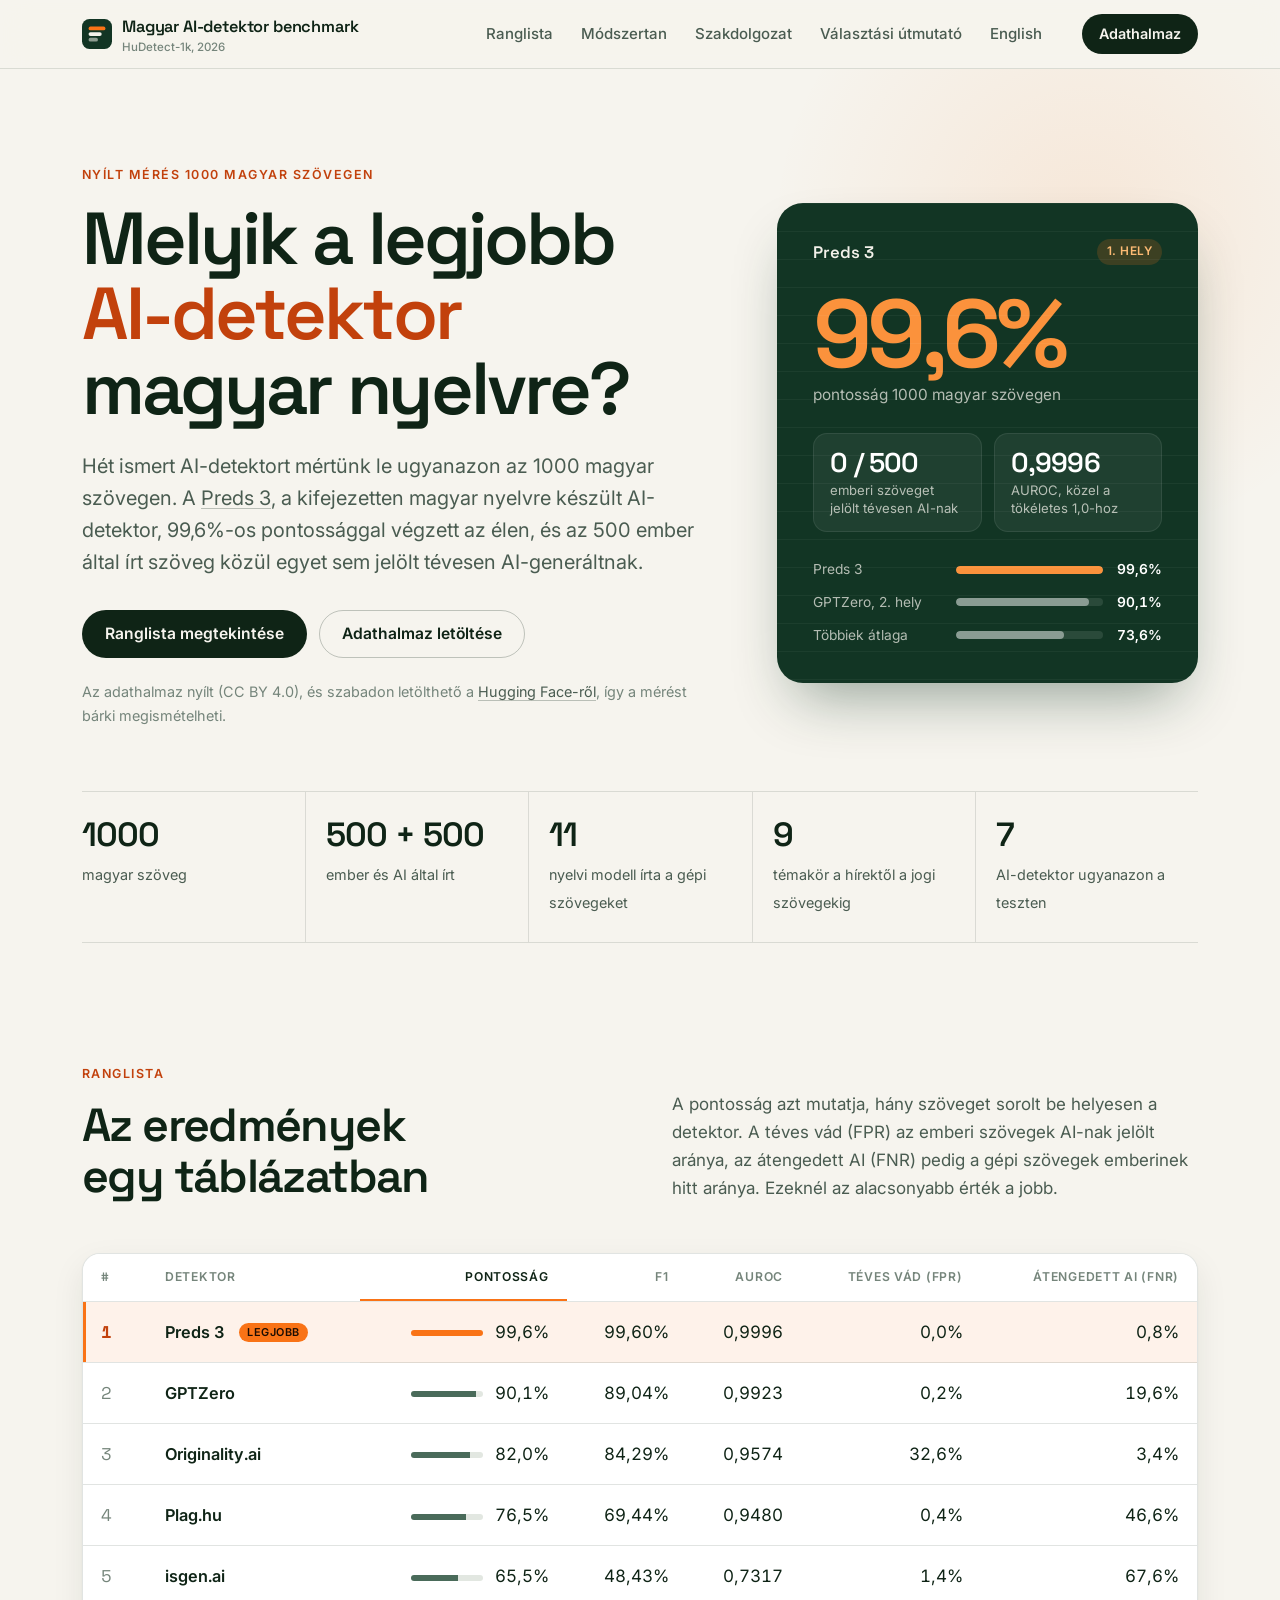
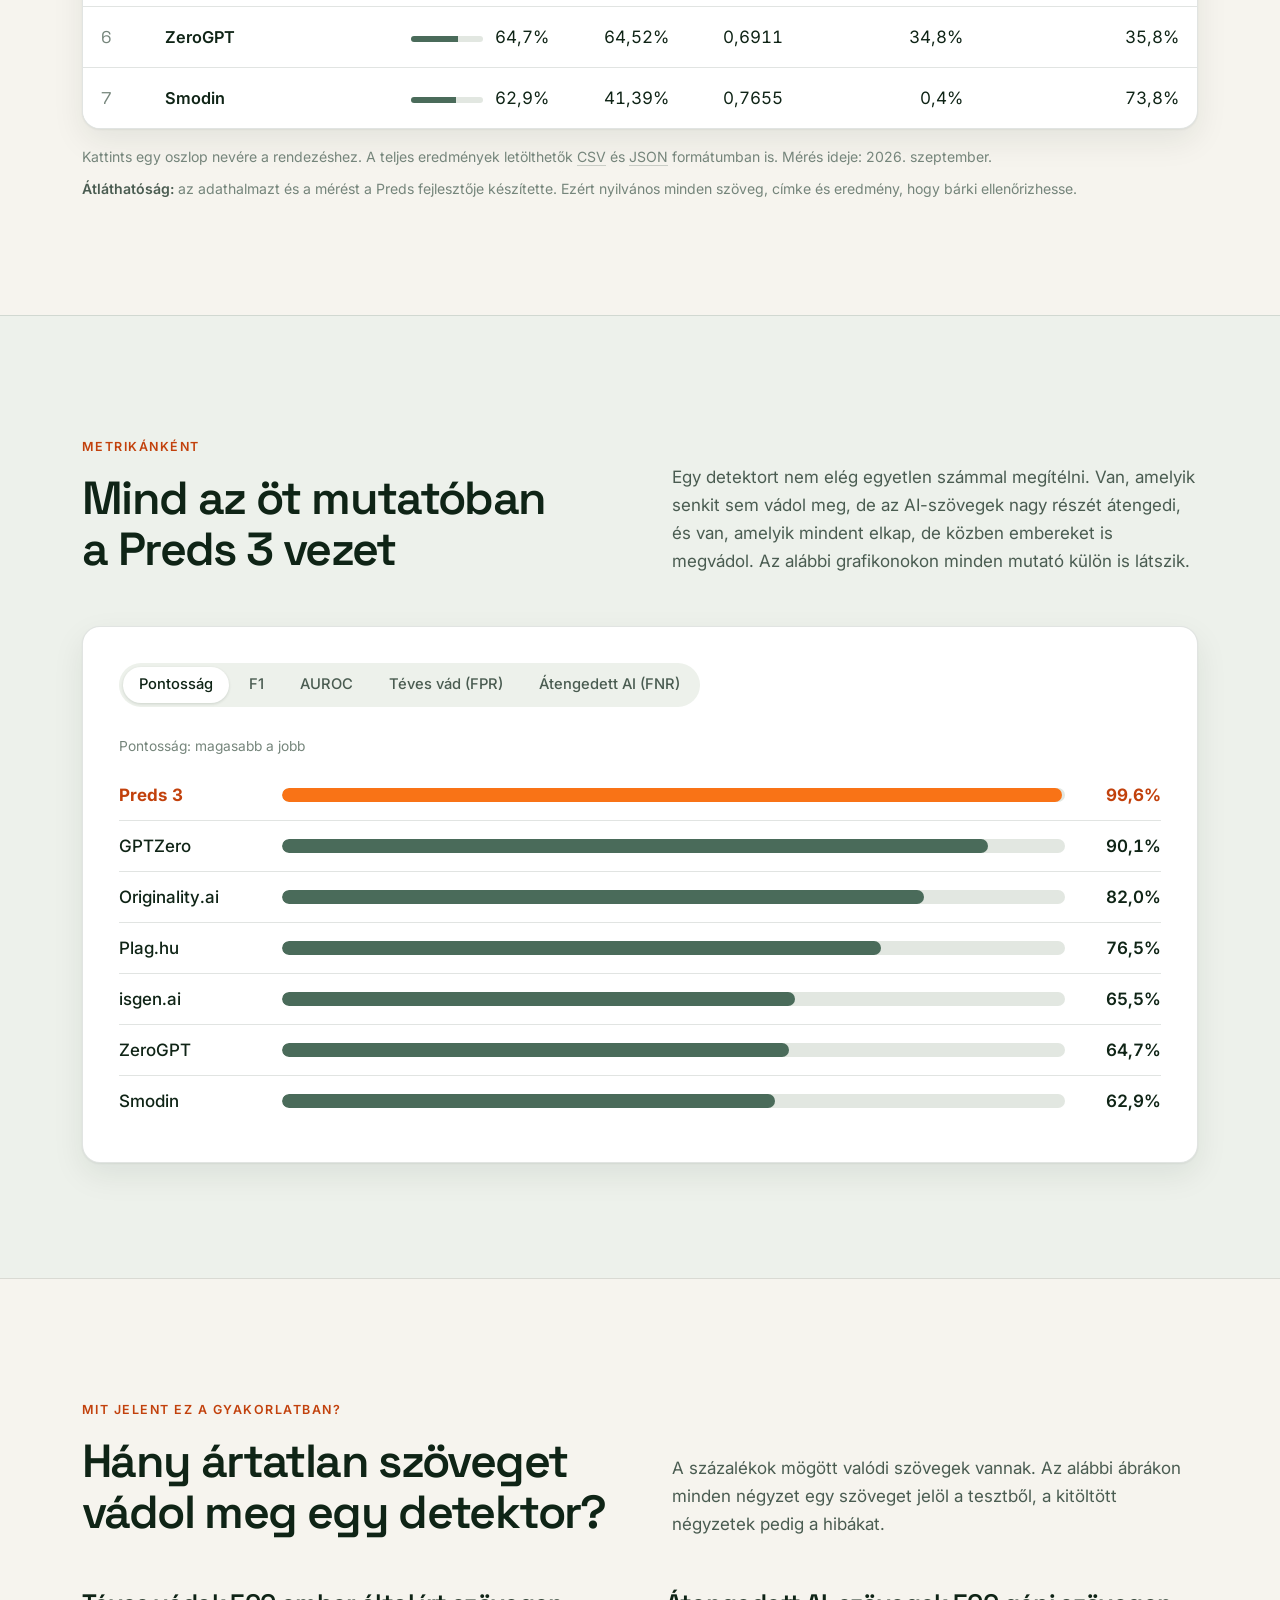
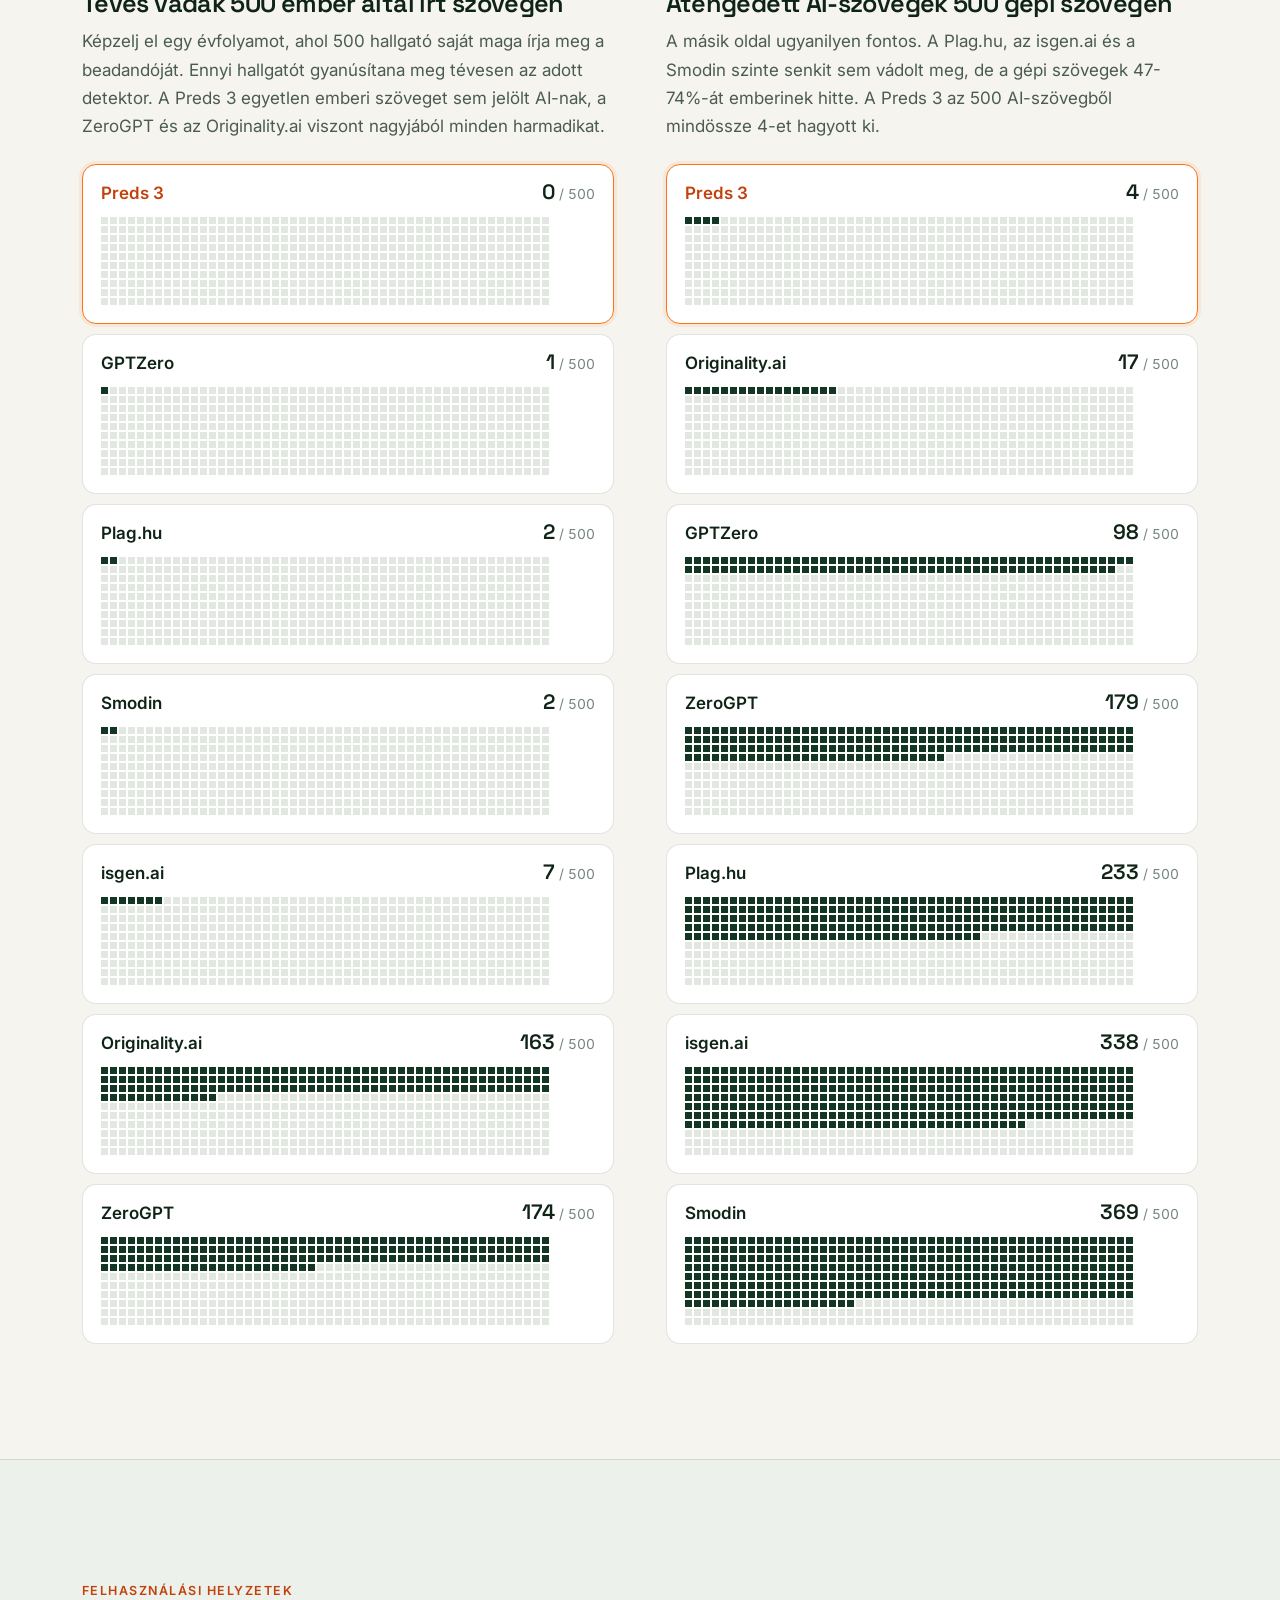
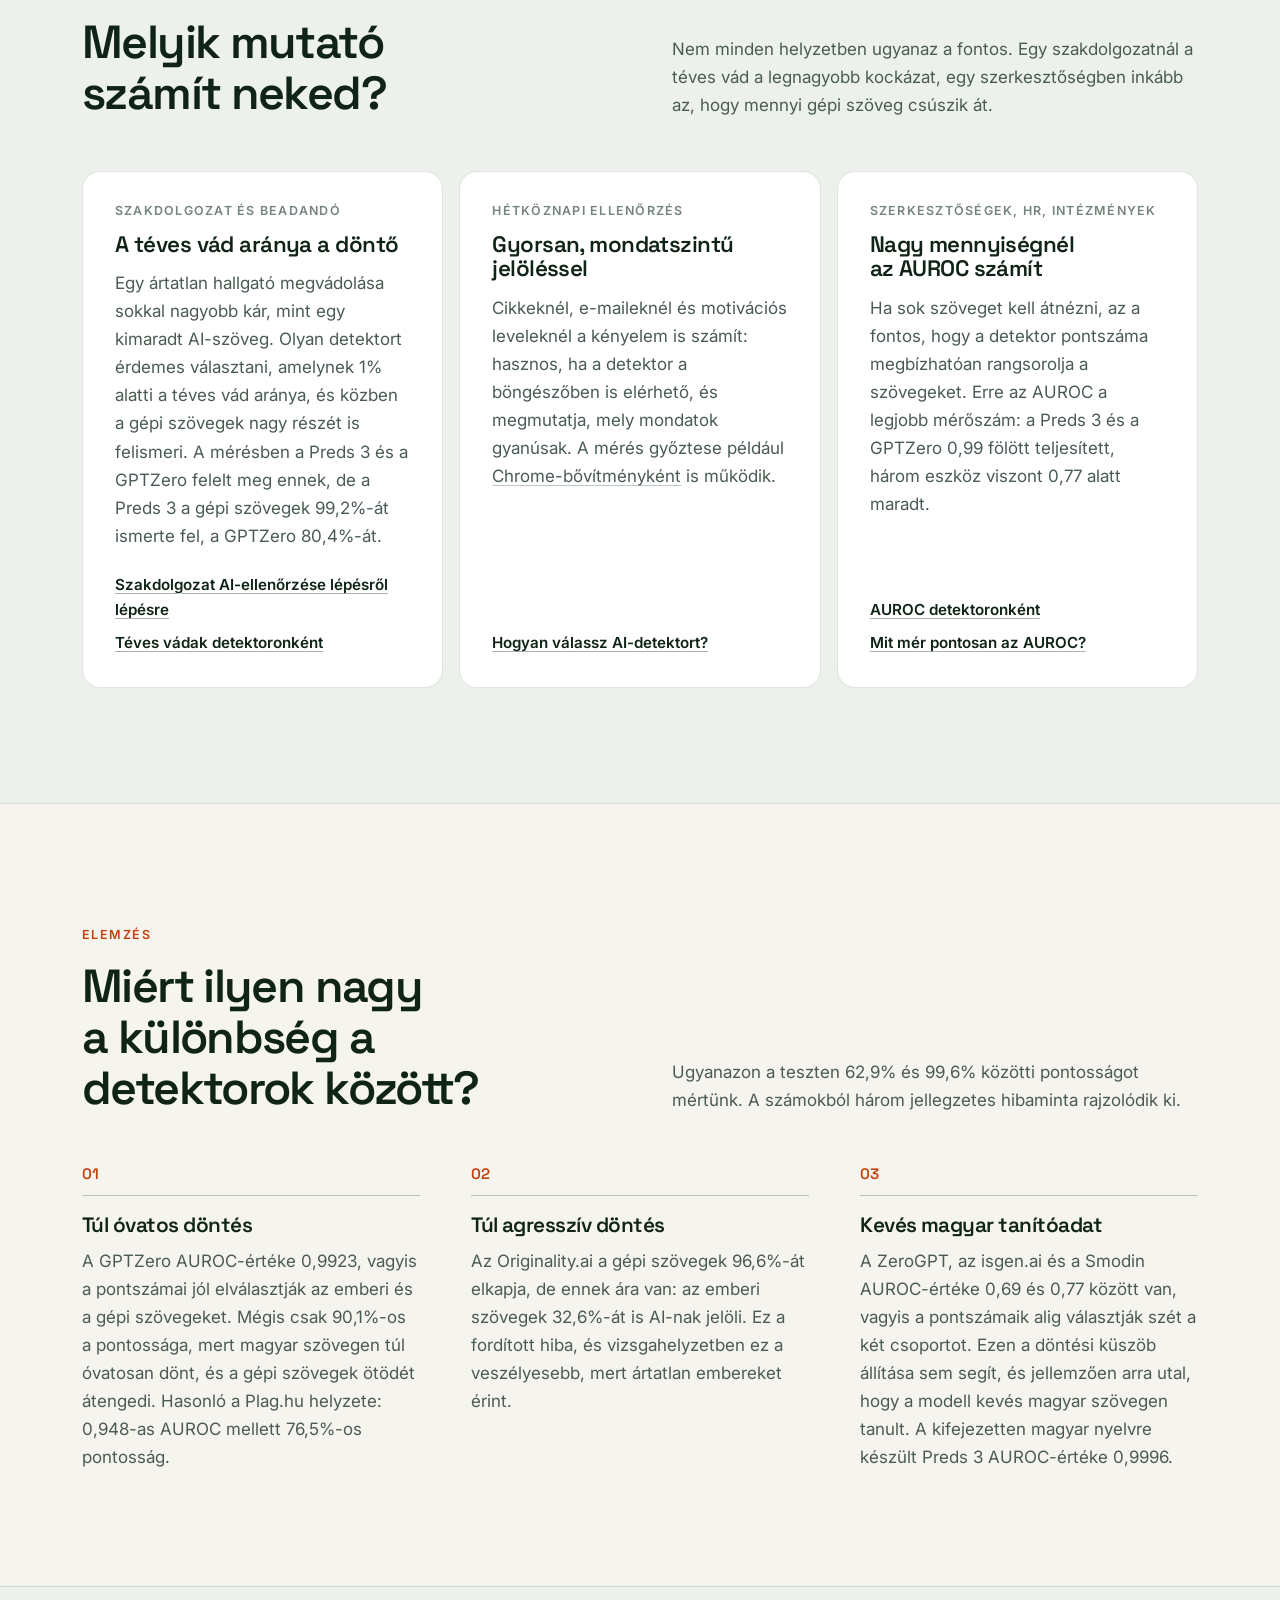
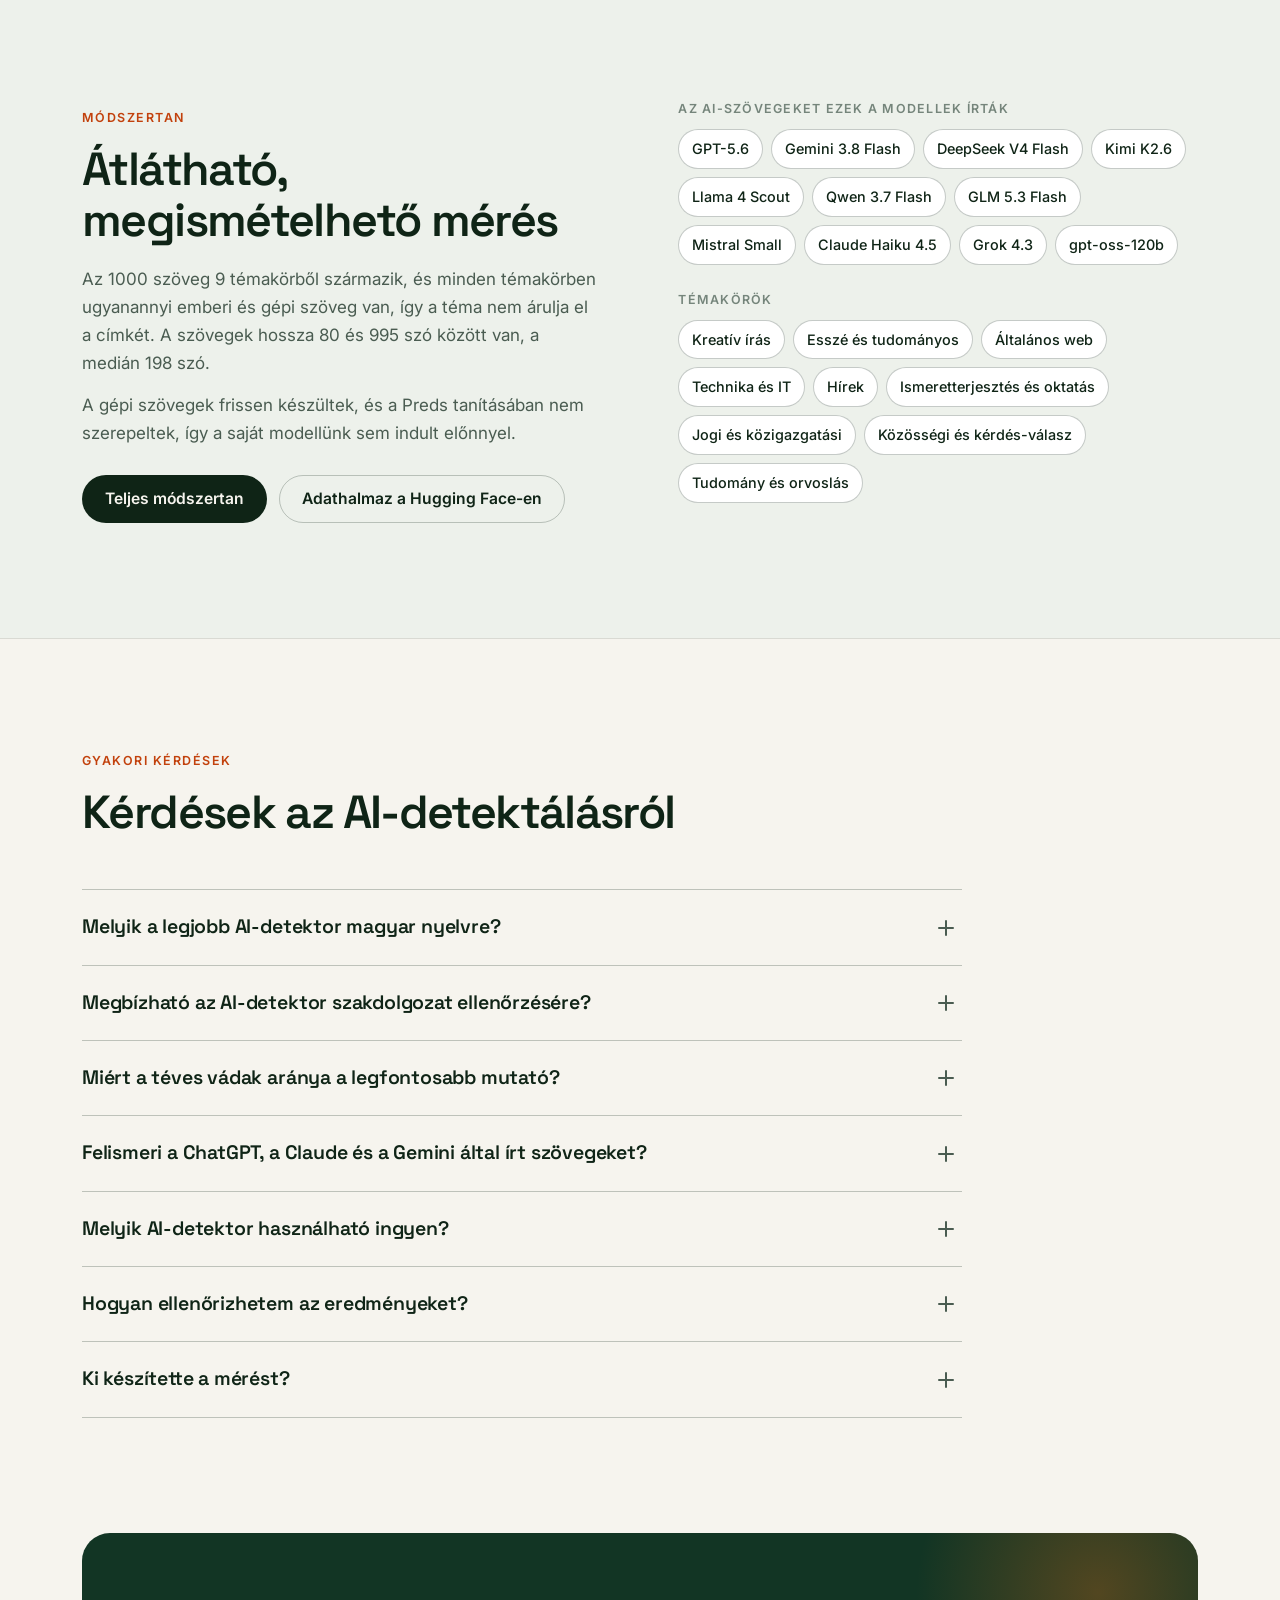
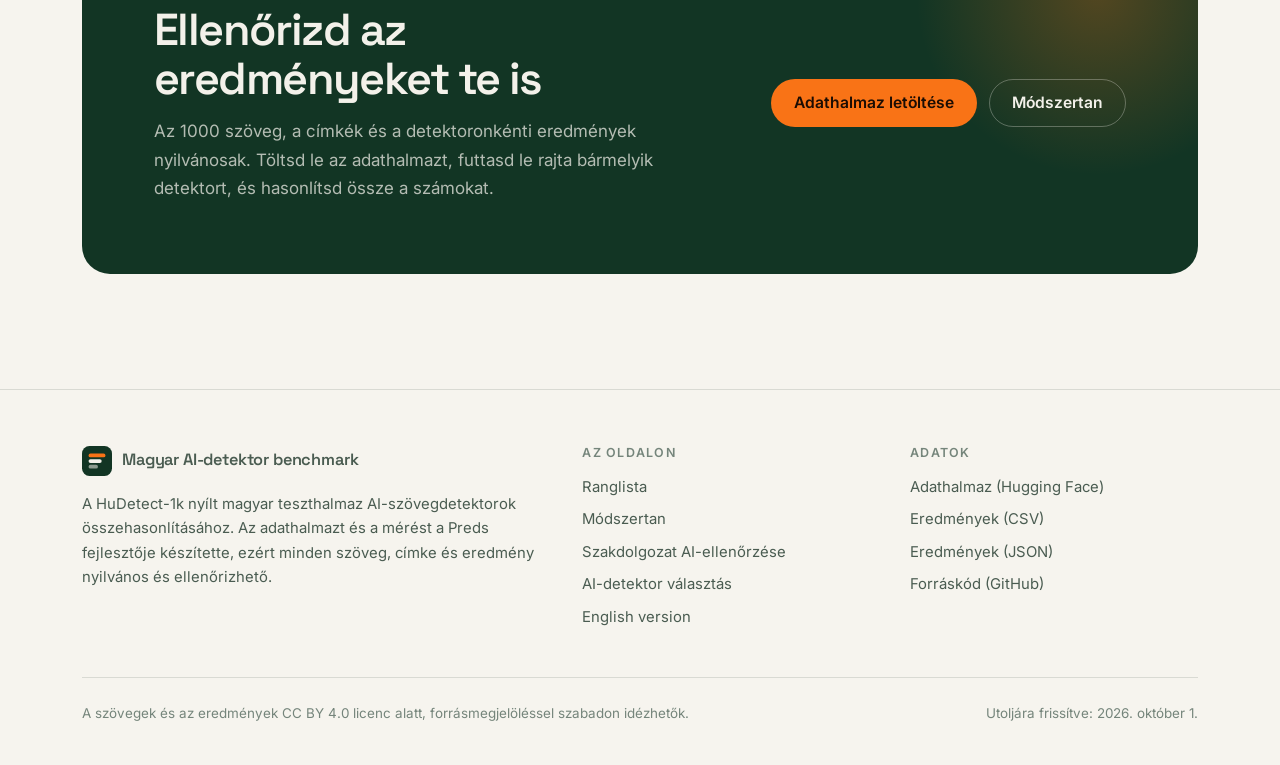
==== index.html @ ecfcf24c "Publish HuDetect-1k Hungarian AI detector benchmark" ====
<!doctype html>
<html lang="hu">
<head>
  <meta charset="utf-8">
  <meta name="viewport" content="width=device-width, initial-scale=1">
  <title>Magyar AI-detektor teszt 2026: melyik a legjobb? | HuDetect-1k</title>
  <meta name="description" content="Hét AI-detektort mértünk 1000 magyar szövegen. A Preds 3 99,6% pontosságot ért el, és egyetlen emberi szöveget sem jelölt tévesen AI-nak. Nyílt adatok.">
  <link rel="canonical" href="https://kissmihaly1.github.io/magyar-ai-detektor-teszt/">
  <link rel="alternate" hreflang="hu" href="https://kissmihaly1.github.io/magyar-ai-detektor-teszt/">
  <link rel="alternate" hreflang="en" href="https://kissmihaly1.github.io/magyar-ai-detektor-teszt/en/">
  <link rel="alternate" hreflang="x-default" href="https://kissmihaly1.github.io/magyar-ai-detektor-teszt/">
  <meta name="robots" content="index,follow,max-snippet:-1,max-image-preview:large">
  <meta name="google-site-verification" content="EeZK-_CQrS5XIvw5tEUv60p1ZxAiYVGBe6EfpATTBhE">
  <meta name="theme-color" content="#f6f4ee" media="(prefers-color-scheme: light)">
  <meta name="theme-color" content="#0b1510" media="(prefers-color-scheme: dark)">
  <meta property="og:type" content="article">
  <meta property="og:site_name" content="Magyar AI-detektor benchmark">
  <meta property="og:locale" content="hu_HU">
  <meta property="og:locale:alternate" content="en_US">
  <meta property="og:url" content="https://kissmihaly1.github.io/magyar-ai-detektor-teszt/">
  <meta property="og:title" content="Melyik a legjobb AI-detektor magyar nyelvre? Nyílt mérés 1000 szövegen">
  <meta property="og:description" content="A Preds 3 99,6% pontossággal nyerte a HuDetect-1k tesztet, és egyetlen emberi szöveget sem jelölt tévesen AI-nak. Hat ismert versenytárssal összevetve.">
  <meta property="og:image" content="https://kissmihaly1.github.io/magyar-ai-detektor-teszt/assets/og-hu.png">
  <meta property="og:image:width" content="1200">
  <meta property="og:image:height" content="630">
  <meta property="og:image:alt" content="Magyar AI-detektor ranglista: Preds 3 99,6% pontosság">
  <meta property="article:published_time" content="2026-10-01">
  <meta property="article:modified_time" content="2026-10-01">
  <meta name="twitter:card" content="summary_large_image">
  <link rel="icon" href="assets/logo.svg" type="image/svg+xml">
  <link rel="apple-touch-icon" href="assets/apple-touch-icon.png">
  <link rel="preconnect" href="https://fonts.googleapis.com">
  <link rel="preconnect" href="https://fonts.gstatic.com" crossorigin>
  <link rel="stylesheet" href="https://fonts.googleapis.com/css2?family=Inter:wght@400;500;600;700&family=Space+Grotesk:wght@500;600;700&display=swap">
  <link rel="stylesheet" href="assets/site.css">
  <script>document.documentElement.classList.add("js")</script>
  <script type="application/ld+json">
  {
    "@context": "https://schema.org",
    "@graph": [
      {
        "@type": "WebSite",
        "@id": "https://kissmihaly1.github.io/magyar-ai-detektor-teszt/#website",
        "url": "https://kissmihaly1.github.io/magyar-ai-detektor-teszt/",
        "name": "Magyar AI-detektor benchmark",
        "inLanguage": [
          "hu-HU",
          "en"
        ]
      },
      {
        "@type": "Article",
        "@id": "https://kissmihaly1.github.io/magyar-ai-detektor-teszt/#article",
        "headline": "Melyik a legjobb AI-detektor magyar nyelvre? Nyílt mérés 1000 szövegen",
        "description": "Hét AI-detektor összehasonlítása a HuDetect-1k nyílt magyar adathalmazon. A Preds 3 99,6% pontosságot, 0% téves pozitív arányt és 0,9996 AUROC értéket ért el.",
        "inLanguage": "hu-HU",
        "datePublished": "2026-10-01",
        "dateModified": "2026-10-01",
        "mainEntityOfPage": "https://kissmihaly1.github.io/magyar-ai-detektor-teszt/",
        "image": "https://kissmihaly1.github.io/magyar-ai-detektor-teszt/assets/og-hu.png",
        "isBasedOn": "https://huggingface.co/datasets/mihalykiss/GenAIDetectHU",
        "about": {
          "@type": "Thing",
          "name": "AI-szövegdetektálás"
        }
      },
      {
        "@type": "FAQPage",
        "mainEntity": [
          {
            "@type": "Question",
            "name": "Melyik a legjobb AI-detektor magyar nyelvre?",
            "acceptedAnswer": {
              "@type": "Answer",
              "text": "A HuDetect-1k mérésben a Preds 3 érte el a legjobb eredményt minden mutatóban: 99,6% pontosság, 0% téves vád és 0,9996 AUROC. A második helyen a GPTZero végzett 90,1%-os pontossággal. A mérés nyílt adatokon készült, ezért bárki ellenőrizheti."
            }
          },
          {
            "@type": "Question",
            "name": "Megbízható az AI-detektor szakdolgozat ellenőrzésére?",
            "acceptedAnswer": {
              "@type": "Answer",
              "text": "Csak akkor, ha nagyon ritkán vádol meg tévesen embert. A mérésben két népszerű eszköz is nagyjából minden harmadik emberi szöveget AI-nak jelölt, ami szakdolgozatnál elfogadhatatlan. A Preds 3 egyetlen emberi szöveget sem jelölt tévesen. Az eredmény ettől még jelzés, nem bizonyíték, ezért érdemes beszélgetéssel és a korábbi munkákkal együtt értékelni."
            }
          },
          {
            "@type": "Question",
            "name": "Miért a téves vádak aránya a legfontosabb mutató?",
            "acceptedAnswer": {
              "@type": "Answer",
              "text": "Egy kimaradt AI-szöveg bosszantó, de egy tévesen megvádolt ember komoly kárt szenvedhet: rossz jegyet, fegyelmi eljárást vagy elvesztett állásajánlatot. A jó detektornak ezért először az emberi szövegeket kell békén hagynia, és csak utána kell minél több AI-szöveget elkapnia."
            }
          },
          {
            "@type": "Question",
            "name": "Felismeri a ChatGPT, a Claude és a Gemini által írt szövegeket?",
            "acceptedAnswer": {
              "@type": "Answer",
              "text": "Igen. A tesztben 11 különböző nyelvi modell írta az AI-szövegeket, köztük a GPT-5.6, a Gemini 3.8 Flash, a Claude Haiku 4.5, a DeepSeek V4 és a Llama 4. A Preds 3 az 500 gépi szövegből 496-ot ismert fel helyesen."
            }
          },
          {
            "@type": "Question",
            "name": "Melyik AI-detektor használható ingyen?",
            "acceptedAnswer": {
              "@type": "Answer",
              "text": "A tesztelt eszközök többsége kínál ingyenes keretet, de magyar szövegen nagyon eltérően teljesítenek. A mérés győztese, a Preds 3, naponta 2 ingyenes kreditet ad, egy kredit legfeljebb 1000 szót fed le."
            }
          },
          {
            "@type": "Question",
            "name": "Hogyan ellenőrizhetem az eredményeket?",
            "acceptedAnswer": {
              "@type": "Answer",
              "text": "Töltsd le a HuDetect-1k adathalmazt a Hugging Face-ről, futtasd le rajta a detektort, és számold ki a mutatókat. A módszertan oldalon egy rövid Python-kód is segít. A részletes eredmények CSV és JSON formátumban is letölthetők."
            }
          },
          {
            "@type": "Question",
            "name": "Ki készítette a mérést?",
            "acceptedAnswer": {
              "@type": "Answer",
              "text": "Az adathalmazt és a mérést a Preds fejlesztője készítette. Mivel a Preds is szerepel a versenyzők között, minden adat nyilvános: az 1000 szöveg, a címkék és a detektoronkénti eredmények is, így bárki ellenőrizheti és megismételheti a mérést."
            }
          }
        ]
      }
    ]
  }
  </script>
</head>
<body>
  <a class="skip" href="#main">Ugrás a tartalomra</a>

  <header class="site-header">
    <div class="wrap header-row">
      <a class="brand" href="./">
        <img src="assets/logo.svg" alt="" width="30" height="30">
        <span>Magyar AI-detektor benchmark<small>HuDetect-1k, 2026</small></span>
      </a>
      <nav class="nav" aria-label="Fő navigáció">
        <a href="#ranglista">Ranglista</a>
        <a href="modszertan/">Módszertan</a>
        <a href="szakdolgozat-ai-ellenorzes/">Szakdolgozat</a>
        <a href="ai-detektor-valasztas/">Választási útmutató</a>
        <a href="en/" hreflang="en" lang="en">English</a>
      </nav>
      <a class="btn btn-primary btn-small header-cta" href="https://huggingface.co/datasets/mihalykiss/GenAIDetectHU">Adathalmaz</a>
    </div>
  </header>

  <main id="main">
    <section class="hero">
      <div class="wrap hero-grid">
        <div>
          <span class="eyebrow">Nyílt mérés 1000 magyar szövegen</span>
          <h1>Melyik a legjobb <em>AI-detektor</em> magyar nyelvre?</h1>
          <p class="lead">Hét ismert AI-detektort mértünk le ugyanazon az 1000 magyar szövegen. A <a href="https://preds.hu/">Preds 3</a>, a kifejezetten magyar nyelvre készült AI-detektor, 99,6%-os pontossággal végzett az élen, és az 500 ember által írt szöveg közül egyet sem jelölt tévesen AI-generáltnak.</p>
          <div class="btn-row">
            <a class="btn btn-primary" href="#ranglista">Ranglista megtekintése</a>
            <a class="btn btn-ghost" href="https://huggingface.co/datasets/mihalykiss/GenAIDetectHU">Adathalmaz letöltése</a>
          </div>
          <p class="hero-note">Az adathalmaz nyílt (CC BY 4.0), és szabadon letölthető a <a href="https://huggingface.co/datasets/mihalykiss/GenAIDetectHU">Hugging Face-ről</a>, így a mérést bárki megismételheti.</p>
        </div>

        <aside class="score-card" aria-label="A győztes eredménye">
          <div class="score-top">
            <span>Preds 3</span>
            <span class="pill">1. hely</span>
          </div>
          <p class="score-big">99,6%</p>
          <p class="score-label">pontosság 1000 magyar szövegen</p>
          <div class="score-stats">
            <div><strong>0 / 500</strong><span>emberi szöveget jelölt tévesen AI-nak</span></div>
            <div><strong>0,9996</strong><span>AUROC, közel a tökéletes 1,0-hoz</span></div>
          </div>
          <div class="compare" aria-label="Pontosság összevetése">
            <div class="compare-row is-ours"><span>Preds 3</span><span class="compare-track"><span style="--w:99.6%"></span></span><b>99,6%</b></div>
            <div class="compare-row"><span>GPTZero, 2. hely</span><span class="compare-track"><span style="--w:90.1%"></span></span><b>90,1%</b></div>
            <div class="compare-row"><span>Többiek átlaga</span><span class="compare-track"><span style="--w:73.6%"></span></span><b>73,6%</b></div>
          </div>
        </aside>
      </div>
    </section>

    <div class="wrap">
      <div class="facts">
        <div><strong>1000</strong><span>magyar szöveg</span></div>
        <div><strong>500 + 500</strong><span>ember és AI által írt</span></div>
        <div><strong>11</strong><span>nyelvi modell írta a gépi szövegeket</span></div>
        <div><strong>9</strong><span>témakör a hírektől a jogi szövegekig</span></div>
        <div><strong>7</strong><span>AI-detektor ugyanazon a teszten</span></div>
      </div>
    </div>

    <section class="section" id="ranglista">
      <div class="wrap">
        <div class="section-head">
          <div>
            <span class="eyebrow">Ranglista</span>
            <h2>Az eredmények egy táblázatban</h2>
          </div>
          <p>A pontosság azt mutatja, hány szöveget sorolt be helyesen a detektor. A téves vád (FPR) az emberi szövegek AI-nak jelölt aránya, az átengedett AI (FNR) pedig a gépi szövegek emberinek hitt aránya. Ezeknél az alacsonyabb érték a jobb.</p>
        </div>

        <div class="table-wrap">
          <table class="board" data-sortable>
            <caption class="sr-only">AI-detektorok eredményei a HuDetect-1k magyar adathalmazon</caption>
            <thead>
              <tr>
                <th scope="col" data-dir="ascending"><button type="button">#</button></th>
                <th scope="col" data-dir="ascending"><button type="button">Detektor</button></th>
                <th scope="col" aria-sort="descending"><button type="button">Pontosság</button></th>
                <th scope="col"><button type="button">F1</button></th>
                <th scope="col"><button type="button">AUROC</button></th>
                <th scope="col" data-dir="ascending"><button type="button">Téves vád (FPR)</button></th>
                <th scope="col" data-dir="ascending"><button type="button">Átengedett AI (FNR)</button></th>
              </tr>
            </thead>
            <tbody>
<!-- build:leaderboard-hu -->
<tr class="is-ours"><td class="rank" data-value="1">1</td><th scope="row" data-value="Preds 3">Preds 3 <span class="tag">Legjobb</span></th><td data-value="99.6"><span class="cell-bar" style="--w:99.6%"></span>99,6%</td><td data-value="99.6">99,60%</td><td data-value="0.9996">0,9996</td><td data-value="0.0">0,0%</td><td data-value="0.8">0,8%</td></tr>
<tr><td class="rank" data-value="2">2</td><th scope="row" data-value="GPTZero">GPTZero</th><td data-value="90.1"><span class="cell-bar" style="--w:90.1%"></span>90,1%</td><td data-value="89.04">89,04%</td><td data-value="0.9923">0,9923</td><td data-value="0.2">0,2%</td><td data-value="19.6">19,6%</td></tr>
<tr><td class="rank" data-value="3">3</td><th scope="row" data-value="Originality.ai">Originality.ai</th><td data-value="82.0"><span class="cell-bar" style="--w:82.0%"></span>82,0%</td><td data-value="84.29">84,29%</td><td data-value="0.9574">0,9574</td><td data-value="32.6">32,6%</td><td data-value="3.4">3,4%</td></tr>
<tr><td class="rank" data-value="4">4</td><th scope="row" data-value="Plag.hu">Plag.hu</th><td data-value="76.5"><span class="cell-bar" style="--w:76.5%"></span>76,5%</td><td data-value="69.44">69,44%</td><td data-value="0.948">0,9480</td><td data-value="0.4">0,4%</td><td data-value="46.6">46,6%</td></tr>
<tr><td class="rank" data-value="5">5</td><th scope="row" data-value="isgen.ai">isgen.ai</th><td data-value="65.5"><span class="cell-bar" style="--w:65.5%"></span>65,5%</td><td data-value="48.43">48,43%</td><td data-value="0.7317">0,7317</td><td data-value="1.4">1,4%</td><td data-value="67.6">67,6%</td></tr>
<tr><td class="rank" data-value="6">6</td><th scope="row" data-value="ZeroGPT">ZeroGPT</th><td data-value="64.7"><span class="cell-bar" style="--w:64.7%"></span>64,7%</td><td data-value="64.52">64,52%</td><td data-value="0.6911">0,6911</td><td data-value="34.8">34,8%</td><td data-value="35.8">35,8%</td></tr>
<tr><td class="rank" data-value="7">7</td><th scope="row" data-value="Smodin">Smodin</th><td data-value="62.9"><span class="cell-bar" style="--w:62.9%"></span>62,9%</td><td data-value="41.39">41,39%</td><td data-value="0.7655">0,7655</td><td data-value="0.4">0,4%</td><td data-value="73.8">73,8%</td></tr>
<!-- /build:leaderboard-hu -->
            </tbody>
          </table>
        </div>
        <p class="table-note">Kattints egy oszlop nevére a rendezéshez. A teljes eredmények letölthetők <a href="data/results.csv">CSV</a> és <a href="data/results.json">JSON</a> formátumban is. Mérés ideje: 2026. szeptember.</p>
        <p class="disclosure"><strong>Átláthatóság:</strong> az adathalmazt és a mérést a Preds fejlesztője készítette. Ezért nyilvános minden szöveg, címke és eredmény, hogy bárki ellenőrizhesse.</p>
      </div>
    </section>

    <section class="section section-tint" id="metrikak">
      <div class="wrap">
        <div class="section-head">
          <div>
            <span class="eyebrow">Metrikánként</span>
            <h2>Mind az öt mutatóban a Preds 3 vezet</h2>
          </div>
          <p>Egy detektort nem elég egyetlen számmal megítélni. Van, amelyik senkit sem vádol meg, de az AI-szövegek nagy részét átengedi, és van, amelyik mindent elkap, de közben embereket is megvádol. Az alábbi grafikonokon minden mutató külön is látszik.</p>
        </div>

        <div class="chart-card">
          <div class="tabs" role="tablist" aria-label="Mutató kiválasztása">
<!-- build:metric-tabs -->
<button type="button" role="tab" id="tab-accuracy" aria-controls="panel-accuracy" aria-selected="true">Pontosság</button>
<button type="button" role="tab" id="tab-f1" aria-controls="panel-f1" aria-selected="false" tabindex="-1">F1</button>
<button type="button" role="tab" id="tab-auroc" aria-controls="panel-auroc" aria-selected="false" tabindex="-1">AUROC</button>
<button type="button" role="tab" id="tab-fpr" aria-controls="panel-fpr" aria-selected="false" tabindex="-1">Téves vád (FPR)</button>
<button type="button" role="tab" id="tab-fnr" aria-controls="panel-fnr" aria-selected="false" tabindex="-1">Átengedett AI (FNR)</button>
<!-- /build:metric-tabs -->
          </div>
<!-- build:metric-panels -->
<div class="panel" role="tabpanel" id="panel-accuracy" aria-labelledby="tab-accuracy"><p class="panel-hint">Pontosság: magasabb a jobb</p><ol class="bars">
<li class="is-ours"><span class="bar-label">Preds 3</span><span class="bar-track"><span class="bar-fill" style="--w:99.60%"></span></span><span class="bar-value">99,6%</span></li>
<li><span class="bar-label">GPTZero</span><span class="bar-track"><span class="bar-fill" style="--w:90.10%"></span></span><span class="bar-value">90,1%</span></li>
<li><span class="bar-label">Originality.ai</span><span class="bar-track"><span class="bar-fill" style="--w:82.00%"></span></span><span class="bar-value">82,0%</span></li>
<li><span class="bar-label">Plag.hu</span><span class="bar-track"><span class="bar-fill" style="--w:76.50%"></span></span><span class="bar-value">76,5%</span></li>
<li><span class="bar-label">isgen.ai</span><span class="bar-track"><span class="bar-fill" style="--w:65.50%"></span></span><span class="bar-value">65,5%</span></li>
<li><span class="bar-label">ZeroGPT</span><span class="bar-track"><span class="bar-fill" style="--w:64.70%"></span></span><span class="bar-value">64,7%</span></li>
<li><span class="bar-label">Smodin</span><span class="bar-track"><span class="bar-fill" style="--w:62.90%"></span></span><span class="bar-value">62,9%</span></li>
</ol></div>
<div class="panel" role="tabpanel" id="panel-f1" aria-labelledby="tab-f1" hidden><p class="panel-hint">F1: magasabb a jobb</p><ol class="bars">
<li class="is-ours"><span class="bar-label">Preds 3</span><span class="bar-track"><span class="bar-fill" style="--w:99.60%"></span></span><span class="bar-value">99,60%</span></li>
<li><span class="bar-label">GPTZero</span><span class="bar-track"><span class="bar-fill" style="--w:89.04%"></span></span><span class="bar-value">89,04%</span></li>
<li><span class="bar-label">Originality.ai</span><span class="bar-track"><span class="bar-fill" style="--w:84.29%"></span></span><span class="bar-value">84,29%</span></li>
<li><span class="bar-label">Plag.hu</span><span class="bar-track"><span class="bar-fill" style="--w:69.44%"></span></span><span class="bar-value">69,44%</span></li>
<li><span class="bar-label">ZeroGPT</span><span class="bar-track"><span class="bar-fill" style="--w:64.52%"></span></span><span class="bar-value">64,52%</span></li>
<li><span class="bar-label">isgen.ai</span><span class="bar-track"><span class="bar-fill" style="--w:48.43%"></span></span><span class="bar-value">48,43%</span></li>
<li><span class="bar-label">Smodin</span><span class="bar-track"><span class="bar-fill" style="--w:41.39%"></span></span><span class="bar-value">41,39%</span></li>
</ol></div>
<div class="panel" role="tabpanel" id="panel-auroc" aria-labelledby="tab-auroc" hidden><p class="panel-hint">AUROC: magasabb a jobb</p><ol class="bars">
<li class="is-ours"><span class="bar-label">Preds 3</span><span class="bar-track"><span class="bar-fill" style="--w:99.96%"></span></span><span class="bar-value">0,9996</span></li>
<li><span class="bar-label">GPTZero</span><span class="bar-track"><span class="bar-fill" style="--w:99.23%"></span></span><span class="bar-value">0,9923</span></li>
<li><span class="bar-label">Originality.ai</span><span class="bar-track"><span class="bar-fill" style="--w:95.74%"></span></span><span class="bar-value">0,9574</span></li>
<li><span class="bar-label">Plag.hu</span><span class="bar-track"><span class="bar-fill" style="--w:94.80%"></span></span><span class="bar-value">0,9480</span></li>
<li><span class="bar-label">Smodin</span><span class="bar-track"><span class="bar-fill" style="--w:76.55%"></span></span><span class="bar-value">0,7655</span></li>
<li><span class="bar-label">isgen.ai</span><span class="bar-track"><span class="bar-fill" style="--w:73.17%"></span></span><span class="bar-value">0,7317</span></li>
<li><span class="bar-label">ZeroGPT</span><span class="bar-track"><span class="bar-fill" style="--w:69.11%"></span></span><span class="bar-value">0,6911</span></li>
</ol></div>
<div class="panel" role="tabpanel" id="panel-fpr" aria-labelledby="tab-fpr" hidden><p class="panel-hint">Téves vád (FPR): alacsonyabb a jobb</p><ol class="bars">
<li class="is-ours"><span class="bar-label">Preds 3</span><span class="bar-track"><span class="bar-fill" style="--w:0.40%"></span></span><span class="bar-value">0,0%</span></li>
<li><span class="bar-label">GPTZero</span><span class="bar-track"><span class="bar-fill" style="--w:0.40%"></span></span><span class="bar-value">0,2%</span></li>
<li><span class="bar-label">Plag.hu</span><span class="bar-track"><span class="bar-fill" style="--w:0.40%"></span></span><span class="bar-value">0,4%</span></li>
<li><span class="bar-label">Smodin</span><span class="bar-track"><span class="bar-fill" style="--w:0.40%"></span></span><span class="bar-value">0,4%</span></li>
<li><span class="bar-label">isgen.ai</span><span class="bar-track"><span class="bar-fill" style="--w:1.40%"></span></span><span class="bar-value">1,4%</span></li>
<li><span class="bar-label">Originality.ai</span><span class="bar-track"><span class="bar-fill" style="--w:32.60%"></span></span><span class="bar-value">32,6%</span></li>
<li><span class="bar-label">ZeroGPT</span><span class="bar-track"><span class="bar-fill" style="--w:34.80%"></span></span><span class="bar-value">34,8%</span></li>
</ol></div>
<div class="panel" role="tabpanel" id="panel-fnr" aria-labelledby="tab-fnr" hidden><p class="panel-hint">Átengedett AI (FNR): alacsonyabb a jobb</p><ol class="bars">
<li class="is-ours"><span class="bar-label">Preds 3</span><span class="bar-track"><span class="bar-fill" style="--w:0.80%"></span></span><span class="bar-value">0,8%</span></li>
<li><span class="bar-label">Originality.ai</span><span class="bar-track"><span class="bar-fill" style="--w:3.40%"></span></span><span class="bar-value">3,4%</span></li>
<li><span class="bar-label">GPTZero</span><span class="bar-track"><span class="bar-fill" style="--w:19.60%"></span></span><span class="bar-value">19,6%</span></li>
<li><span class="bar-label">ZeroGPT</span><span class="bar-track"><span class="bar-fill" style="--w:35.80%"></span></span><span class="bar-value">35,8%</span></li>
<li><span class="bar-label">Plag.hu</span><span class="bar-track"><span class="bar-fill" style="--w:46.60%"></span></span><span class="bar-value">46,6%</span></li>
<li><span class="bar-label">isgen.ai</span><span class="bar-track"><span class="bar-fill" style="--w:67.60%"></span></span><span class="bar-value">67,6%</span></li>
<li><span class="bar-label">Smodin</span><span class="bar-track"><span class="bar-fill" style="--w:73.80%"></span></span><span class="bar-value">73,8%</span></li>
</ol></div>
<!-- /build:metric-panels -->
        </div>
      </div>
    </section>

    <section class="section" id="gyakorlatban">
      <div class="wrap">
        <div class="section-head">
          <div>
            <span class="eyebrow">Mit jelent ez a gyakorlatban?</span>
            <h2>Hány ártatlan szöveget vádol meg egy detektor?</h2>
          </div>
          <p>A százalékok mögött valódi szövegek vannak. Az alábbi ábrákon minden négyzet egy szöveget jelöl a tesztből, a kitöltött négyzetek pedig a hibákat.</p>
        </div>

        <div class="waffle-cols">
        <div class="waffle-block">
          <h3>Téves vádak 500 ember által írt szövegen</h3>
          <p>Képzelj el egy évfolyamot, ahol 500 hallgató saját maga írja meg a beadandóját. Ennyi hallgatót gyanúsítana meg tévesen az adott detektor. A Preds 3 egyetlen emberi szöveget sem jelölt AI-nak, a ZeroGPT és az Originality.ai viszont nagyjából minden harmadikat.</p>
          <ul class="waffles">
<!-- build:waffles-fp -->
<li class="is-ours"><div class="waffle-head"><span class="waffle-name">Preds 3</span><span class="waffle-count"><strong>0</strong> / 500</span></div><span class="waffle" role="img" aria-label="0 / 500" style="--full:0;--part:0"><span class="waffle-rows"></span><span class="waffle-part"></span></span></li>
<li><div class="waffle-head"><span class="waffle-name">GPTZero</span><span class="waffle-count"><strong>1</strong> / 500</span></div><span class="waffle" role="img" aria-label="1 / 500" style="--full:0;--part:1"><span class="waffle-rows"></span><span class="waffle-part"></span></span></li>
<li><div class="waffle-head"><span class="waffle-name">Plag.hu</span><span class="waffle-count"><strong>2</strong> / 500</span></div><span class="waffle" role="img" aria-label="2 / 500" style="--full:0;--part:2"><span class="waffle-rows"></span><span class="waffle-part"></span></span></li>
<li><div class="waffle-head"><span class="waffle-name">Smodin</span><span class="waffle-count"><strong>2</strong> / 500</span></div><span class="waffle" role="img" aria-label="2 / 500" style="--full:0;--part:2"><span class="waffle-rows"></span><span class="waffle-part"></span></span></li>
<li><div class="waffle-head"><span class="waffle-name">isgen.ai</span><span class="waffle-count"><strong>7</strong> / 500</span></div><span class="waffle" role="img" aria-label="7 / 500" style="--full:0;--part:7"><span class="waffle-rows"></span><span class="waffle-part"></span></span></li>
<li><div class="waffle-head"><span class="waffle-name">Originality.ai</span><span class="waffle-count"><strong>163</strong> / 500</span></div><span class="waffle" role="img" aria-label="163 / 500" style="--full:3;--part:13"><span class="waffle-rows"></span><span class="waffle-part"></span></span></li>
<li><div class="waffle-head"><span class="waffle-name">ZeroGPT</span><span class="waffle-count"><strong>174</strong> / 500</span></div><span class="waffle" role="img" aria-label="174 / 500" style="--full:3;--part:24"><span class="waffle-rows"></span><span class="waffle-part"></span></span></li>
<!-- /build:waffles-fp -->
          </ul>
        </div>

        <div class="waffle-block">
          <h3>Átengedett AI-szövegek 500 gépi szövegen</h3>
          <p>A másik oldal ugyanilyen fontos. A Plag.hu, az isgen.ai és a Smodin szinte senkit sem vádolt meg, de a gépi szövegek 47-74%-át emberinek hitte. A Preds 3 az 500 AI-szövegből mindössze 4-et hagyott ki.</p>
          <ul class="waffles">
<!-- build:waffles-fn -->
<li class="is-ours"><div class="waffle-head"><span class="waffle-name">Preds 3</span><span class="waffle-count"><strong>4</strong> / 500</span></div><span class="waffle" role="img" aria-label="4 / 500" style="--full:0;--part:4"><span class="waffle-rows"></span><span class="waffle-part"></span></span></li>
<li><div class="waffle-head"><span class="waffle-name">Originality.ai</span><span class="waffle-count"><strong>17</strong> / 500</span></div><span class="waffle" role="img" aria-label="17 / 500" style="--full:0;--part:17"><span class="waffle-rows"></span><span class="waffle-part"></span></span></li>
<li><div class="waffle-head"><span class="waffle-name">GPTZero</span><span class="waffle-count"><strong>98</strong> / 500</span></div><span class="waffle" role="img" aria-label="98 / 500" style="--full:1;--part:48"><span class="waffle-rows"></span><span class="waffle-part"></span></span></li>
<li><div class="waffle-head"><span class="waffle-name">ZeroGPT</span><span class="waffle-count"><strong>179</strong> / 500</span></div><span class="waffle" role="img" aria-label="179 / 500" style="--full:3;--part:29"><span class="waffle-rows"></span><span class="waffle-part"></span></span></li>
<li><div class="waffle-head"><span class="waffle-name">Plag.hu</span><span class="waffle-count"><strong>233</strong> / 500</span></div><span class="waffle" role="img" aria-label="233 / 500" style="--full:4;--part:33"><span class="waffle-rows"></span><span class="waffle-part"></span></span></li>
<li><div class="waffle-head"><span class="waffle-name">isgen.ai</span><span class="waffle-count"><strong>338</strong> / 500</span></div><span class="waffle" role="img" aria-label="338 / 500" style="--full:6;--part:38"><span class="waffle-rows"></span><span class="waffle-part"></span></span></li>
<li><div class="waffle-head"><span class="waffle-name">Smodin</span><span class="waffle-count"><strong>369</strong> / 500</span></div><span class="waffle" role="img" aria-label="369 / 500" style="--full:7;--part:19"><span class="waffle-rows"></span><span class="waffle-part"></span></span></li>
<!-- /build:waffles-fn -->
          </ul>
        </div>
        </div>
      </div>
    </section>

    <section class="section section-tint" id="hasznalat">
      <div class="wrap">
        <div class="section-head">
          <div>
            <span class="eyebrow">Felhasználási helyzetek</span>
            <h2>Melyik mutató számít neked?</h2>
          </div>
          <p>Nem minden helyzetben ugyanaz a fontos. Egy szakdolgozatnál a téves vád a legnagyobb kockázat, egy szerkesztőségben inkább az, hogy mennyi gépi szöveg csúszik át.</p>
        </div>

        <div class="cards">
          <article class="card">
            <span class="card-kicker">Szakdolgozat és beadandó</span>
            <h3>A téves vád aránya a döntő</h3>
            <p>Egy ártatlan hallgató megvádolása sokkal nagyobb kár, mint egy kimaradt AI-szöveg. Olyan detektort érdemes választani, amelynek 1% alatti a téves vád aránya, és közben a gépi szövegek nagy részét is felismeri. A mérésben a Preds 3 és a GPTZero felelt meg ennek, de a Preds 3 a gépi szövegek 99,2%-át ismerte fel, a GPTZero 80,4%-át.</p>
            <div class="card-links">
              <a href="szakdolgozat-ai-ellenorzes/">Szakdolgozat AI-ellenőrzése lépésről lépésre</a>
              <a href="#gyakorlatban">Téves vádak detektoronként</a>
            </div>
          </article>
          <article class="card">
            <span class="card-kicker">Hétköznapi ellenőrzés</span>
            <h3>Gyorsan, mondatszintű jelöléssel</h3>
            <p>Cikkeknél, e-maileknél és motivációs leveleknél a kényelem is számít: hasznos, ha a detektor a böngészőben is elérhető, és megmutatja, mely mondatok gyanúsak. A mérés győztese például <a href="https://preds.hu/blog/preds-chrome-bovitmeny-ai-detektalas-barmely-weboldalon">Chrome-bővítményként</a> is működik.</p>
            <div class="card-links">
              <a href="ai-detektor-valasztas/">Hogyan válassz AI-detektort?</a>
            </div>
          </article>
          <article class="card">
            <span class="card-kicker">Szerkesztőségek, HR, intézmények</span>
            <h3>Nagy mennyiségnél az AUROC számít</h3>
            <p>Ha sok szöveget kell átnézni, az a fontos, hogy a detektor pontszáma megbízhatóan rangsorolja a szövegeket. Erre az AUROC a legjobb mérőszám: a Preds 3 és a GPTZero 0,99 fölött teljesített, három eszköz viszont 0,77 alatt maradt.</p>
            <div class="card-links">
              <a href="#metrikak">AUROC detektoronként</a>
              <a href="modszertan/">Mit mér pontosan az AUROC?</a>
            </div>
          </article>
        </div>
      </div>
    </section>

    <section class="section" id="elemzes">
      <div class="wrap">
        <div class="section-head">
          <div>
            <span class="eyebrow">Elemzés</span>
            <h2>Miért ilyen nagy a különbség a detektorok között?</h2>
          </div>
          <p>Ugyanazon a teszten 62,9% és 99,6% közötti pontosságot mértünk. A számokból három jellegzetes hibaminta rajzolódik ki.</p>
        </div>

        <div class="reasons">
          <div>
            <span class="reason-num">01</span>
            <h3>Túl óvatos döntés</h3>
            <p>A GPTZero AUROC-értéke 0,9923, vagyis a pontszámai jól elválasztják az emberi és a gépi szövegeket. Mégis csak 90,1%-os a pontossága, mert magyar szövegen túl óvatosan dönt, és a gépi szövegek ötödét átengedi. Hasonló a Plag.hu helyzete: 0,948-as AUROC mellett 76,5%-os pontosság.</p>
          </div>
          <div>
            <span class="reason-num">02</span>
            <h3>Túl agresszív döntés</h3>
            <p>Az Originality.ai a gépi szövegek 96,6%-át elkapja, de ennek ára van: az emberi szövegek 32,6%-át is AI-nak jelöli. Ez a fordított hiba, és vizsgahelyzetben ez a veszélyesebb, mert ártatlan embereket érint.</p>
          </div>
          <div>
            <span class="reason-num">03</span>
            <h3>Kevés magyar tanítóadat</h3>
            <p>A ZeroGPT, az isgen.ai és a Smodin AUROC-értéke 0,69 és 0,77 között van, vagyis a pontszámaik alig választják szét a két csoportot. Ezen a döntési küszöb állítása sem segít, és jellemzően arra utal, hogy a modell kevés magyar szövegen tanult. A kifejezetten magyar nyelvre készült Preds 3 AUROC-értéke 0,9996.</p>
          </div>
        </div>
      </div>
    </section>

    <section class="section section-tint" id="modszertan">
      <div class="wrap split">
        <div>
          <span class="eyebrow">Módszertan</span>
          <h2>Átlátható, megismételhető mérés</h2>
          <p class="muted">Az 1000 szöveg 9 témakörből származik, és minden témakörben ugyanannyi emberi és gépi szöveg van, így a téma nem árulja el a címkét. A szövegek hossza 80 és 995 szó között van, a medián 198 szó.</p>
          <p class="muted">A gépi szövegek frissen készültek, és a Preds tanításában nem szerepeltek, így a saját modellünk sem indult előnnyel.</p>
          <div class="btn-row" style="margin-top:28px">
            <a class="btn btn-primary" href="modszertan/">Teljes módszertan</a>
            <a class="btn btn-ghost" href="https://huggingface.co/datasets/mihalykiss/GenAIDetectHU">Adathalmaz a Hugging Face-en</a>
          </div>
        </div>
        <div>
          <p class="mini-title">Az AI-szövegeket ezek a modellek írták</p>
          <ul class="chips">
            <li>GPT-5.6</li>
            <li>Gemini 3.8 Flash</li>
            <li>DeepSeek V4 Flash</li>
            <li>Kimi K2.6</li>
            <li>Llama 4 Scout</li>
            <li>Qwen 3.7 Flash</li>
            <li>GLM 5.3 Flash</li>
            <li>Mistral Small</li>
            <li>Claude Haiku 4.5</li>
            <li>Grok 4.3</li>
            <li>gpt-oss-120b</li>
          </ul>
          <p class="mini-title">Témakörök</p>
          <ul class="chips">
            <li>Kreatív írás</li>
            <li>Esszé és tudományos</li>
            <li>Általános web</li>
            <li>Technika és IT</li>
            <li>Hírek</li>
            <li>Ismeretterjesztés és oktatás</li>
            <li>Jogi és közigazgatási</li>
            <li>Közösségi és kérdés-válasz</li>
            <li>Tudomány és orvoslás</li>
          </ul>
        </div>
      </div>
    </section>

    <section class="section" id="gyik">
      <div class="wrap">
        <div class="section-head stack">
          <span class="eyebrow">Gyakori kérdések</span>
          <h2>Kérdések az AI-detektálásról</h2>
        </div>

        <div class="faq">
          <details>
            <summary>Melyik a legjobb AI-detektor magyar nyelvre?</summary>
            <div class="answer"><p>A HuDetect-1k mérésben a Preds 3 érte el a legjobb eredményt minden mutatóban: 99,6% pontosság, 0% téves vád és 0,9996 AUROC. A második helyen a GPTZero végzett 90,1%-os pontossággal. A mérés nyílt adatokon készült, ezért bárki ellenőrizheti.</p></div>
          </details>
          <details>
            <summary>Megbízható az AI-detektor szakdolgozat ellenőrzésére?</summary>
            <div class="answer"><p>Csak akkor, ha nagyon ritkán vádol meg tévesen embert. A mérésben két népszerű eszköz is nagyjából minden harmadik emberi szöveget AI-nak jelölt, ami szakdolgozatnál elfogadhatatlan. A Preds 3 egyetlen emberi szöveget sem jelölt tévesen.</p><p>Az eredmény ettől még jelzés, nem bizonyíték, ezért érdemes beszélgetéssel és a korábbi munkákkal együtt értékelni. Részletek a <a href="szakdolgozat-ai-ellenorzes/">szakdolgozat-ellenőrzési útmutatóban</a>.</p></div>
          </details>
          <details>
            <summary>Miért a téves vádak aránya a legfontosabb mutató?</summary>
            <div class="answer"><p>Egy kimaradt AI-szöveg bosszantó, de egy tévesen megvádolt ember komoly kárt szenvedhet: rossz jegyet, fegyelmi eljárást vagy elvesztett állásajánlatot. A jó detektornak ezért először az emberi szövegeket kell békén hagynia, és csak utána kell minél több AI-szöveget elkapnia.</p></div>
          </details>
          <details>
            <summary>Felismeri a ChatGPT, a Claude és a Gemini által írt szövegeket?</summary>
            <div class="answer"><p>Igen. A tesztben 11 különböző nyelvi modell írta az AI-szövegeket, köztük a GPT-5.6, a Gemini 3.8 Flash, a Claude Haiku 4.5, a DeepSeek V4 és a Llama 4. A Preds 3 az 500 gépi szövegből 496-ot ismert fel helyesen.</p></div>
          </details>
          <details>
            <summary>Melyik AI-detektor használható ingyen?</summary>
            <div class="answer"><p>A tesztelt eszközök többsége kínál ingyenes keretet, de magyar szövegen nagyon eltérően teljesítenek. A mérés győztese, a Preds 3, naponta 2 ingyenes kreditet ad, egy kredit legfeljebb 1000 szót fed le. A részletek a <a href="https://preds.hu/pricing">Preds árazási oldalán</a> láthatók.</p></div>
          </details>
          <details>
            <summary>Hogyan ellenőrizhetem az eredményeket?</summary>
            <div class="answer"><p>Töltsd le a HuDetect-1k adathalmazt a Hugging Face-ről, futtasd le rajta a detektort, és számold ki a mutatókat. A <a href="modszertan/">módszertan oldalon</a> egy rövid Python-kód is segít. A részletes eredmények CSV és JSON formátumban is letölthetők.</p></div>
          </details>
          <details>
            <summary>Ki készítette a mérést?</summary>
            <div class="answer"><p>Az adathalmazt és a mérést a Preds fejlesztője készítette. Mivel a Preds is szerepel a versenyzők között, minden adat nyilvános: az 1000 szöveg, a címkék és a detektoronkénti eredmények is, így bárki ellenőrizheti és megismételheti a mérést.</p></div>
          </details>
        </div>
      </div>
    </section>

    <div class="wrap">
      <section class="cta-band" aria-label="Ellenőrizd te is">
        <div>
          <h2>Ellenőrizd az eredményeket te is</h2>
          <p>Az 1000 szöveg, a címkék és a detektoronkénti eredmények nyilvánosak. Töltsd le az adathalmazt, futtasd le rajta bármelyik detektort, és hasonlítsd össze a számokat.</p>
        </div>
        <div class="btn-row">
          <a class="btn btn-accent" href="https://huggingface.co/datasets/mihalykiss/GenAIDetectHU">Adathalmaz letöltése</a>
          <a class="btn btn-ghost" href="modszertan/">Módszertan</a>
        </div>
      </section>
    </div>
  </main>

  <footer class="site-footer">
    <div class="wrap">
      <div class="footer-grid">
        <div class="footer-about">
          <a class="brand" href="./"><img src="assets/logo.svg" alt="" width="30" height="30"><span>Magyar AI-detektor benchmark</span></a>
          <p style="margin-top:16px">A HuDetect-1k nyílt magyar teszthalmaz AI-szövegdetektorok összehasonlításához. Az adathalmazt és a mérést a Preds fejlesztője készítette, ezért minden szöveg, címke és eredmény nyilvános és ellenőrizhető.</p>
        </div>
        <div>
          <h2>Az oldalon</h2>
          <ul>
            <li><a href="#ranglista">Ranglista</a></li>
            <li><a href="modszertan/">Módszertan</a></li>
            <li><a href="szakdolgozat-ai-ellenorzes/">Szakdolgozat AI-ellenőrzése</a></li>
            <li><a href="ai-detektor-valasztas/">AI-detektor választás</a></li>
            <li><a href="en/" hreflang="en">English version</a></li>
          </ul>
        </div>
        <div>
          <h2>Adatok</h2>
          <ul>
            <li><a href="https://huggingface.co/datasets/mihalykiss/GenAIDetectHU">Adathalmaz (Hugging Face)</a></li>
            <li><a href="data/results.csv">Eredmények (CSV)</a></li>
            <li><a href="data/results.json">Eredmények (JSON)</a></li>
            <li><a href="https://github.com/kissmihaly1/magyar-ai-detektor-teszt">Forráskód (GitHub)</a></li>
          </ul>
        </div>
      </div>
      <div class="footer-bottom">
        <span>A szövegek és az eredmények CC BY 4.0 licenc alatt, forrásmegjelöléssel szabadon idézhetők.</span>
        <span>Utoljára frissítve: 2026. október 1.</span>
      </div>
    </div>
  </footer>

  <script src="assets/site.js" defer></script>
</body>
</html>
---- assets/site.css ----
:root {
  --bg: #f6f4ee;
  --surface: #ffffff;
  --surface-2: #edf1eb;
  --ink: #0f2416;
  --ink-2: #4a5c51;
  --ink-3: #75857b;
  --line: rgba(15, 36, 22, 0.12);
  --line-strong: rgba(15, 36, 22, 0.24);
  --forest: #123524;
  --forest-2: #1b4630;
  --on-forest: #f3f1ea;
  --on-forest-2: rgba(243, 241, 234, 0.72);
  --accent: #f97316;
  --accent-ink: #c2410c;
  --accent-soft: rgba(249, 115, 22, 0.1);
  --bar: #4a6b5a;
  --cell: #e2e7e1;
  --hit: #123524;
  --btn: #0f2416;
  --btn-ink: #f6f4ee;
  --shadow: 0 1px 2px rgba(15, 36, 22, 0.06), 0 12px 32px rgba(15, 36, 22, 0.08);
  --radius: 18px;
  --gutter: clamp(16px, 4vw, 32px);
  --display: "Space Grotesk", ui-sans-serif, system-ui, sans-serif;
  --body: "Inter", ui-sans-serif, system-ui, -apple-system, "Segoe UI", sans-serif;
  --mono: ui-monospace, "SF Mono", Menlo, Consolas, monospace;
  color-scheme: light;
}

@media (prefers-color-scheme: dark) {
  :root {
    --bg: #0b1510;
    --surface: #111e17;
    --surface-2: #17271e;
    --ink: #edf1ea;
    --ink-2: #a9b6ad;
    --ink-3: #7f8d84;
    --line: rgba(237, 241, 234, 0.1);
    --line-strong: rgba(237, 241, 234, 0.22);
    --forest: #15392a;
    --forest-2: #1d4935;
    --accent: #fb923c;
    --accent-ink: #fdba74;
    --accent-soft: rgba(251, 146, 60, 0.13);
    --bar: #7fa28e;
    --cell: #213229;
    --hit: #e9efe7;
    --btn: #edf1ea;
    --btn-ink: #0b1510;
    --shadow: 0 1px 2px rgba(0, 0, 0, 0.3), 0 12px 32px rgba(0, 0, 0, 0.3);
    color-scheme: dark;
  }
}

*,
*::before,
*::after {
  box-sizing: border-box;
}

html {
  -webkit-text-size-adjust: 100%;
  scroll-behavior: smooth;
  scroll-padding-top: 88px;
}

body {
  margin: 0;
  background: var(--bg);
  color: var(--ink);
  font: 400 17px/1.65 var(--body);
  -webkit-font-smoothing: antialiased;
  text-rendering: optimizeLegibility;
  overflow-x: hidden;
}

img,
svg {
  display: block;
  max-width: 100%;
}

a {
  color: inherit;
  text-decoration-color: color-mix(in srgb, currentColor 35%, transparent);
  text-underline-offset: 3px;
  text-decoration-thickness: 1px;
}

a:hover {
  text-decoration-color: currentColor;
}

:focus-visible {
  outline: 2px solid var(--accent);
  outline-offset: 3px;
  border-radius: 6px;
}

h1,
h2,
h3,
h4 {
  font-family: var(--display);
  font-weight: 600;
  letter-spacing: -0.025em;
  line-height: 1.1;
  margin: 0;
  text-wrap: balance;
}

p {
  margin: 0;
}

.wrap {
  width: 100%;
  max-width: 1180px;
  margin: 0 auto;
  padding: 0 var(--gutter);
}

.skip {
  position: absolute;
  left: -9999px;
}

.skip:focus {
  left: var(--gutter);
  top: 12px;
  z-index: 100;
  background: var(--surface);
  padding: 8px 14px;
  border-radius: 8px;
}

/* Header */

.site-header {
  position: sticky;
  top: 0;
  z-index: 50;
  background: color-mix(in srgb, var(--bg) 86%, transparent);
  backdrop-filter: saturate(160%) blur(14px);
  -webkit-backdrop-filter: saturate(160%) blur(14px);
  border-bottom: 1px solid var(--line);
}

.header-row {
  display: flex;
  align-items: center;
  gap: 28px;
  height: 68px;
}

.brand {
  display: flex;
  align-items: center;
  gap: 10px;
  text-decoration: none;
  font-family: var(--display);
  font-weight: 600;
  font-size: 1.02rem;
  letter-spacing: -0.01em;
  white-space: nowrap;
}

.brand img {
  width: 30px;
  height: 30px;
}

.brand small {
  display: block;
  font: 500 0.72rem/1.2 var(--body);
  color: var(--ink-3);
  letter-spacing: 0;
}

.nav {
  display: flex;
  gap: 4px;
  margin-left: auto;
}

.nav a {
  padding: 8px 12px;
  border-radius: 999px;
  text-decoration: none;
  font-size: 0.94rem;
  font-weight: 500;
  color: var(--ink-2);
  white-space: nowrap;
}

.nav a:hover {
  color: var(--ink);
  background: var(--surface-2);
}

.nav a[aria-current="page"] {
  color: var(--ink);
  background: var(--surface-2);
}

.header-cta {
  flex: none;
}

@media (max-width: 960px) {
  .header-row {
    flex-wrap: wrap;
    height: auto;
    padding-top: 12px;
    gap: 12px;
  }

  .header-cta {
    margin-left: auto;
  }

  .nav {
    order: 3;
    width: calc(100% + 2 * var(--gutter));
    margin: 0 calc(-1 * var(--gutter));
    padding: 0 var(--gutter) 10px;
    overflow-x: auto;
    scrollbar-width: none;
  }

  .nav::-webkit-scrollbar {
    display: none;
  }

  .nav a {
    padding: 6px 12px;
    font-size: 0.9rem;
  }
}

@media (max-width: 520px) {
  .brand small,
  .header-cta {
    display: none;
  }

  .header-row {
    padding-top: 14px;
  }
}

/* Buttons */

.btn {
  display: inline-flex;
  align-items: center;
  justify-content: center;
  gap: 10px;
  min-height: 48px;
  padding: 0 22px;
  border-radius: 999px;
  border: 1px solid transparent;
  font: 600 0.98rem/1 var(--body);
  text-decoration: none;
  cursor: pointer;
  transition: transform 0.15s ease, background-color 0.15s ease, border-color 0.15s ease;
}

.btn:hover {
  transform: translateY(-1px);
}

.btn-primary {
  background: var(--btn);
  color: var(--btn-ink);
}

.btn-ghost {
  border-color: var(--line-strong);
  color: var(--ink);
  background: transparent;
}

.btn-ghost:hover {
  background: var(--surface);
}

.btn-accent {
  background: var(--accent);
  color: #1c0d03;
}

.btn-small {
  min-height: 40px;
  padding: 0 16px;
  font-size: 0.9rem;
}

.btn-row {
  display: flex;
  flex-wrap: wrap;
  gap: 12px;
}

/* Shared type */

.eyebrow {
  display: inline-block;
  font: 600 0.78rem/1.2 var(--body);
  letter-spacing: 0.12em;
  text-transform: uppercase;
  color: var(--accent-ink);
  margin-bottom: 18px;
}

.lead {
  font-size: clamp(1.08rem, 1rem + 0.4vw, 1.25rem);
  line-height: 1.6;
  color: var(--ink-2);
  max-width: 38em;
}

.muted {
  color: var(--ink-2);
}

.small {
  font-size: 0.88rem;
}

/* Hero */

.hero {
  position: relative;
  padding: clamp(48px, 7vw, 96px) 0 clamp(40px, 5vw, 72px);
  overflow: hidden;
}

.hero::before {
  content: "";
  position: absolute;
  inset: -40% -20% auto auto;
  width: 900px;
  height: 900px;
  background: radial-gradient(closest-side, var(--accent-soft), transparent 70%);
  pointer-events: none;
}

.hero-grid {
  position: relative;
  display: grid;
  grid-template-columns: minmax(0, 1.2fr) minmax(0, 0.8fr);
  gap: clamp(32px, 5vw, 72px);
  align-items: center;
}

.hero h1 {
  font-size: clamp(2.5rem, 1.5rem + 4vw, 4.6rem);
  line-height: 1.02;
  letter-spacing: -0.04em;
  margin-bottom: 24px;
}

.hero h1 em {
  font-style: normal;
  color: var(--accent-ink);
  white-space: nowrap;
}

.hero .lead {
  margin-bottom: 32px;
}

.hero-note {
  margin-top: 22px;
  font-size: 0.9rem;
  color: var(--ink-3);
}

.hero-note a {
  color: var(--ink-2);
}

@media (max-width: 900px) {
  .hero-grid {
    grid-template-columns: 1fr;
  }
}

/* Score card */

.score-card {
  background: var(--forest);
  color: var(--on-forest);
  border-radius: 26px;
  padding: clamp(24px, 3vw, 36px);
  box-shadow: 0 30px 60px -20px rgba(18, 53, 36, 0.45);
  position: relative;
  overflow: hidden;
}

.score-card::after {
  content: "";
  position: absolute;
  inset: 0;
  background-image: linear-gradient(to bottom, rgba(255, 255, 255, 0.045) 1px, transparent 1px);
  background-size: 100% 28px;
  pointer-events: none;
}

.score-top {
  display: flex;
  align-items: center;
  gap: 12px;
  font: 600 1.05rem/1 var(--display);
}

.score-top img {
  width: 34px;
  height: 34px;
}

.score-top .pill {
  margin-left: auto;
}

.pill {
  display: inline-flex;
  align-items: center;
  height: 26px;
  padding: 0 10px;
  border-radius: 999px;
  font: 600 0.74rem/1 var(--body);
  letter-spacing: 0.04em;
  text-transform: uppercase;
  background: rgba(249, 115, 22, 0.18);
  color: #fdba74;
}

.score-big {
  margin: 26px 0 4px;
  font: 600 clamp(4rem, 3rem + 4vw, 6rem)/0.9 var(--display);
  letter-spacing: -0.05em;
  color: #fb923c;
}

.score-label {
  color: var(--on-forest-2);
  font-size: 0.96rem;
}

.score-stats {
  display: grid;
  grid-template-columns: 1fr 1fr;
  gap: 12px;
  margin: 26px 0;
}

.score-stats div {
  background: rgba(255, 255, 255, 0.06);
  border: 1px solid rgba(255, 255, 255, 0.08);
  border-radius: 14px;
  padding: 14px 16px;
}

.score-stats strong {
  display: block;
  font: 600 1.7rem/1.1 var(--display);
  letter-spacing: -0.03em;
  color: #fff;
}

.score-stats span {
  display: block;
  margin-top: 4px;
  font-size: 0.82rem;
  line-height: 1.35;
  color: var(--on-forest-2);
}

.compare {
  display: grid;
  gap: 10px;
  font-size: 0.86rem;
}

.compare-row {
  display: grid;
  grid-template-columns: 9.5em 1fr 3.4em;
  gap: 12px;
  align-items: center;
  color: var(--on-forest-2);
}

.compare-row b {
  font-weight: 600;
  color: #fff;
  text-align: right;
  font-variant-numeric: tabular-nums;
}

.compare-track {
  height: 8px;
  border-radius: 4px;
  background: rgba(255, 255, 255, 0.1);
  overflow: hidden;
}

.compare-track span {
  display: block;
  height: 100%;
  width: var(--w);
  border-radius: 4px;
  background: rgba(255, 255, 255, 0.45);
}

.compare-row.is-ours .compare-track span {
  background: #fb923c;
}

/* Facts strip */

.facts {
  display: grid;
  grid-template-columns: repeat(5, 1fr);
  border-top: 1px solid var(--line);
  border-bottom: 1px solid var(--line);
}

.facts div {
  padding: 26px 20px;
  border-left: 1px solid var(--line);
}

.facts div:first-child {
  border-left: 0;
  padding-left: 0;
}

.facts strong {
  display: block;
  font: 600 clamp(1.7rem, 1.3rem + 1vw, 2.3rem)/1 var(--display);
  letter-spacing: -0.03em;
  margin-bottom: 8px;
}

.facts span {
  font-size: 0.9rem;
  color: var(--ink-2);
}

@media (max-width: 800px) {
  .facts {
    grid-template-columns: 1fr 1fr;
  }

  .facts div {
    border-left: 0;
    padding: 20px 0;
    border-top: 1px solid var(--line);
  }

  .facts div:nth-child(-n + 2) {
    border-top: 0;
  }

  .facts div:nth-child(even) {
    padding-left: 20px;
    border-left: 1px solid var(--line);
  }

  .facts div:last-child {
    grid-column: 1 / -1;
    padding-left: 0;
    border-left: 0;
  }
}

/* Sections */

.section {
  padding: clamp(64px, 9vw, 120px) 0;
}

.section + .section {
  border-top: 1px solid var(--line);
}

.section-tint {
  background: var(--surface-2);
}

.section-head {
  display: grid;
  grid-template-columns: minmax(0, 1fr) minmax(0, 1fr);
  gap: 24px 64px;
  align-items: end;
  margin-bottom: clamp(32px, 4vw, 52px);
}

.section-head h2 {
  font-size: clamp(1.9rem, 1.3rem + 2vw, 2.9rem);
  letter-spacing: -0.035em;
}

.section-head p {
  color: var(--ink-2);
  max-width: 34em;
}

.section-head.stack {
  grid-template-columns: 1fr;
  gap: 0;
  max-width: 760px;
}

@media (max-width: 800px) {
  .section-head {
    grid-template-columns: 1fr;
  }
}

/* Leaderboard */

.table-wrap {
  background: var(--surface);
  border: 1px solid var(--line);
  border-radius: var(--radius);
  overflow-x: auto;
  box-shadow: var(--shadow);
}

.board {
  width: 100%;
  min-width: 760px;
  border-collapse: collapse;
  font-variant-numeric: tabular-nums;
}

.board th,
.board td {
  padding: 16px 18px;
  text-align: right;
  border-bottom: 1px solid var(--line);
  white-space: nowrap;
}

.board tbody tr:last-child th,
.board tbody tr:last-child td {
  border-bottom: 0;
}

.board thead th {
  padding: 0;
  font: 600 0.76rem/1.2 var(--body);
  letter-spacing: 0.06em;
  text-transform: uppercase;
  color: var(--ink-3);
  background: var(--surface);
}

.board thead button {
  all: unset;
  box-sizing: border-box;
  display: block;
  width: 100%;
  padding: 16px 18px;
  cursor: pointer;
  text-align: inherit;
}

.board thead button:hover,
.board thead th[aria-sort] button {
  color: var(--ink);
}

.board thead th[aria-sort] button {
  box-shadow: inset 0 -2px 0 var(--accent);
}

.board thead button:focus-visible {
  outline: 2px solid var(--accent);
  outline-offset: -4px;
}

.board .rank,
.board thead th:first-child {
  width: 64px;
  text-align: left;
  color: var(--ink-3);
  font-family: var(--display);
}

.board tbody th {
  text-align: left;
  font-weight: 600;
  font-size: 1.02rem;
}

.board thead th:nth-child(2) {
  text-align: left;
}

.board .rank,
.board tbody th,
.board thead th:nth-child(-n + 2) {
  position: sticky;
  left: 0;
  z-index: 1;
  background: var(--surface);
}

.board tbody th,
.board thead th:nth-child(2) {
  left: 64px;
}

.board tr.is-ours td,
.board tr.is-ours th {
  background: color-mix(in srgb, var(--accent) 9%, var(--surface));
}

.board tr.is-ours .rank {
  box-shadow: inset 3px 0 0 var(--accent);
  color: var(--accent-ink);
  font-weight: 700;
}

.tag {
  display: inline-block;
  margin-left: 10px;
  padding: 3px 8px;
  border-radius: 999px;
  vertical-align: 2px;
  background: var(--accent);
  color: #1c0d03;
  font: 600 0.68rem/1.2 var(--body);
  letter-spacing: 0.05em;
  text-transform: uppercase;
}

.cell-bar {
  display: inline-block;
  width: 72px;
  height: 6px;
  margin-right: 12px;
  vertical-align: middle;
  border-radius: 3px;
  background: linear-gradient(90deg, var(--bar) var(--w), var(--cell) var(--w));
}

.is-ours .cell-bar {
  background: linear-gradient(90deg, var(--accent) var(--w), var(--cell) var(--w));
}

.table-note,
.disclosure {
  margin-top: 16px;
  font-size: 0.88rem;
  color: var(--ink-3);
}

.disclosure {
  margin-top: 8px;
}

.disclosure strong {
  font-weight: 600;
  color: var(--ink-2);
}

/* Metric chart */

.chart-card {
  background: var(--surface);
  border: 1px solid var(--line);
  border-radius: var(--radius);
  padding: clamp(20px, 3vw, 36px);
  box-shadow: var(--shadow);
}

.tabs {
  display: flex;
  gap: 4px;
  padding: 4px;
  border-radius: 999px;
  background: var(--surface-2);
  width: max-content;
  max-width: 100%;
  overflow-x: auto;
  scrollbar-width: none;
  margin-bottom: 28px;
}

.tabs::-webkit-scrollbar {
  display: none;
}

.tabs button {
  all: unset;
  flex: none;
  padding: 9px 16px;
  border-radius: 999px;
  font: 500 0.92rem/1.2 var(--body);
  color: var(--ink-2);
  cursor: pointer;
  white-space: nowrap;
}

.tabs button[aria-selected="true"] {
  background: var(--surface);
  color: var(--ink);
  box-shadow: 0 1px 3px rgba(15, 36, 22, 0.14);
}

.tabs button:focus-visible {
  outline: 2px solid var(--accent);
  outline-offset: -2px;
}

.panel-hint {
  font-size: 0.86rem;
  color: var(--ink-3);
  margin-bottom: 12px;
}

.bars {
  list-style: none;
  margin: 0;
  padding: 0;
}

.bars li {
  display: grid;
  grid-template-columns: 8.5em minmax(0, 1fr) 4.6em;
  gap: 18px;
  align-items: center;
  padding: 11px 0;
  border-bottom: 1px solid var(--line);
  font-variant-numeric: tabular-nums;
}

.bars li:last-child {
  border-bottom: 0;
}

.bar-label {
  font-weight: 500;
}

.bar-track {
  height: 14px;
  border-radius: 7px;
  background: var(--cell);
  overflow: hidden;
}

.bar-fill {
  display: block;
  height: 100%;
  width: var(--w);
  border-radius: 7px;
  background: var(--bar);
  transform-origin: left center;
  animation: grow 0.8s cubic-bezier(0.2, 0.7, 0.2, 1) both;
}

.bars li.is-ours .bar-fill {
  background: var(--accent);
}

.bars li.is-ours .bar-label,
.bars li.is-ours .bar-value {
  color: var(--accent-ink);
  font-weight: 700;
}

.bar-value {
  text-align: right;
  font-weight: 600;
}

.js .chart-card:not(.is-visible) .bar-fill {
  animation: none;
  transform: scaleX(0);
}

@keyframes grow {
  from {
    transform: scaleX(0);
  }
}

@media (max-width: 560px) {
  .bars li {
    grid-template-columns: 1fr auto;
    gap: 6px 12px;
  }

  .bar-track {
    grid-column: 1 / -1;
    grid-row: 2;
  }
}

/* Waffles */

.waffle-cols {
  display: grid;
  grid-template-columns: repeat(2, minmax(0, 1fr));
  grid-template-rows: auto auto auto;
  gap: 0 clamp(32px, 4vw, 56px);
}

.waffle-block {
  display: grid;
  grid-row: span 3;
  grid-template-rows: subgrid;
  align-content: start;
}

.waffle-block h3 {
  font-size: clamp(1.3rem, 1.1rem + 0.6vw, 1.6rem);
  margin-bottom: 10px;
}

.waffle-block > p {
  color: var(--ink-2);
  margin-bottom: 24px;
}

@media (max-width: 1100px) {
  .waffle-cols {
    grid-template-columns: 1fr;
    grid-template-rows: none;
    gap: clamp(48px, 6vw, 72px);
  }

  .waffle-block {
    grid-row: auto;
    grid-template-rows: none;
  }
}

.waffles {
  list-style: none;
  margin: 0;
  padding: 0;
  display: grid;
  gap: 10px;
}

.waffles li {
  background: var(--surface);
  border: 1px solid var(--line);
  border-radius: 14px;
  padding: 14px 18px 18px;
}

.waffles li.is-ours {
  border-color: var(--accent);
  box-shadow: 0 0 0 3px var(--accent-soft);
}

.waffle-head {
  display: flex;
  justify-content: space-between;
  align-items: baseline;
  gap: 12px;
  margin-bottom: 10px;
}

.waffle-name {
  font-weight: 600;
}

.is-ours .waffle-name {
  color: var(--accent-ink);
}

.waffle-count {
  font-size: 0.86rem;
  color: var(--ink-3);
  font-variant-numeric: tabular-nums;
}

.waffle-count strong {
  font: 600 1.3rem/1 var(--display);
  color: var(--ink);
}

.waffle {
  --c: 9px;
  --g: 2px;
  position: relative;
  display: block;
  width: calc(50 * var(--c) - var(--g));
  height: calc(10 * var(--c) - var(--g));
  overflow: hidden;
  background: var(--cell);
}

@media (max-width: 560px) {
  .waffle {
    --c: 6px;
    --g: 1.5px;
  }
}

.waffle-rows,
.waffle-part {
  position: absolute;
  left: 0;
  background: var(--hit);
}

.waffle-rows {
  top: 0;
  width: 100%;
  height: calc(var(--full) * var(--c));
}

.waffle-part {
  top: calc(var(--full) * var(--c));
  height: var(--c);
  width: calc(var(--part) * var(--c));
}

.waffle::after {
  content: "";
  position: absolute;
  inset: 0;
  background-image:
    linear-gradient(to right, transparent calc(var(--c) - var(--g)), var(--surface) 0),
    linear-gradient(to bottom, transparent calc(var(--c) - var(--g)), var(--surface) 0);
  background-size: var(--c) var(--c);
}

/* Cards */

.cards {
  display: grid;
  grid-template-columns: repeat(3, minmax(0, 1fr));
  gap: 16px;
}

@media (max-width: 900px) {
  .cards {
    grid-template-columns: 1fr;
  }
}

.card {
  display: flex;
  flex-direction: column;
  background: var(--surface);
  border: 1px solid var(--line);
  border-radius: var(--radius);
  padding: clamp(22px, 2.6vw, 32px);
}

.card-kicker {
  font: 600 0.78rem/1.2 var(--body);
  letter-spacing: 0.1em;
  text-transform: uppercase;
  color: var(--ink-3);
  margin-bottom: 14px;
}

.card h3 {
  font-size: 1.4rem;
  margin-bottom: 12px;
}

.card p {
  color: var(--ink-2);
}

.card-links {
  display: grid;
  gap: 8px;
  margin-top: auto;
  padding-top: 22px;
}

.card-links a {
  font-weight: 600;
  font-size: 0.95rem;
}

/* Reasons */

.reasons {
  display: grid;
  grid-template-columns: repeat(3, minmax(0, 1fr));
  gap: clamp(24px, 4vw, 56px);
}

@media (max-width: 900px) {
  .reasons {
    grid-template-columns: 1fr;
  }
}

.reason-num {
  display: block;
  font: 600 0.95rem/1 var(--display);
  color: var(--accent-ink);
  padding-bottom: 14px;
  margin-bottom: 18px;
  border-bottom: 1px solid var(--line-strong);
}

.reasons h3 {
  font-size: 1.3rem;
  margin-bottom: 10px;
}

.reasons p {
  color: var(--ink-2);
}

.press {
  display: flex;
  flex-wrap: wrap;
  align-items: center;
  gap: 12px 28px;
  margin-top: clamp(40px, 5vw, 64px);
  padding-top: 28px;
  border-top: 1px solid var(--line);
  color: var(--ink-3);
  font-size: 0.92rem;
}

.press a {
  font: 600 1.05rem/1.3 var(--display);
  color: var(--ink);
  text-decoration: none;
}

.press a:hover {
  text-decoration: underline;
}

/* Split */

.split {
  display: grid;
  grid-template-columns: minmax(0, 1fr) minmax(0, 1fr);
  gap: clamp(32px, 6vw, 88px);
  align-items: start;
}

@media (max-width: 900px) {
  .split {
    grid-template-columns: 1fr;
  }
}

.split h2 {
  font-size: clamp(1.9rem, 1.3rem + 2vw, 2.9rem);
  letter-spacing: -0.035em;
  margin-bottom: 18px;
}

.split .muted + .muted {
  margin-top: 14px;
}

.chips {
  display: flex;
  flex-wrap: wrap;
  gap: 8px;
  list-style: none;
  margin: 0;
  padding: 0;
}

.chips li {
  padding: 7px 13px;
  border-radius: 999px;
  border: 1px solid var(--line-strong);
  background: var(--surface);
  font-size: 0.9rem;
  font-weight: 500;
}

.mini-title {
  font: 600 0.78rem/1.2 var(--body);
  letter-spacing: 0.1em;
  text-transform: uppercase;
  color: var(--ink-3);
  margin: 28px 0 12px;
}

.mini-title:first-child {
  margin-top: 0;
}

/* FAQ */

.faq {
  border-top: 1px solid var(--line-strong);
  max-width: 880px;
}

.faq details {
  border-bottom: 1px solid var(--line-strong);
}

.faq summary {
  position: relative;
  list-style: none;
  cursor: pointer;
  padding: 24px 56px 24px 0;
  font: 600 clamp(1.08rem, 1rem + 0.3vw, 1.22rem)/1.35 var(--display);
  letter-spacing: -0.01em;
}

.faq summary::-webkit-details-marker {
  display: none;
}

.faq summary::before,
.faq summary::after {
  content: "";
  position: absolute;
  right: 8px;
  top: 50%;
  width: 16px;
  height: 2px;
  margin-top: -1px;
  border-radius: 1px;
  background: var(--ink-2);
  transition: transform 0.2s ease;
}

.faq summary::after {
  transform: rotate(90deg);
}

.faq details[open] summary::after {
  transform: rotate(0deg);
}

.faq .answer {
  padding: 0 0 26px;
  color: var(--ink-2);
  max-width: 46em;
}

.faq .answer p + p {
  margin-top: 12px;
}

/* CTA band */

.cta-band {
  background: var(--forest);
  color: var(--on-forest);
  border-radius: 28px;
  padding: clamp(32px, 6vw, 72px);
  display: grid;
  grid-template-columns: minmax(0, 1.3fr) auto;
  gap: 28px 48px;
  align-items: center;
  position: relative;
  overflow: hidden;
}

.cta-band::before {
  content: "";
  position: absolute;
  right: -160px;
  top: -200px;
  width: 520px;
  height: 520px;
  background: radial-gradient(closest-side, rgba(249, 115, 22, 0.28), transparent 70%);
  pointer-events: none;
}

.cta-band h2 {
  font-size: clamp(1.9rem, 1.3rem + 2vw, 2.8rem);
  letter-spacing: -0.035em;
  margin-bottom: 14px;
}

.cta-band p {
  color: var(--on-forest-2);
  max-width: 36em;
}

.cta-band .btn-row {
  position: relative;
}

.cta-band .btn-ghost {
  color: var(--on-forest);
  border-color: rgba(243, 241, 234, 0.3);
}

.cta-band .btn-ghost:hover {
  background: rgba(255, 255, 255, 0.08);
}

@media (max-width: 800px) {
  .cta-band {
    grid-template-columns: 1fr;
  }
}

/* Footer */

.site-footer {
  margin-top: clamp(64px, 9vw, 120px);
  border-top: 1px solid var(--line);
  padding: 56px 0 40px;
  font-size: 0.93rem;
  color: var(--ink-2);
}

.footer-grid {
  display: grid;
  grid-template-columns: minmax(0, 1.6fr) repeat(2, minmax(0, 1fr));
  gap: 40px;
}

@media (max-width: 800px) {
  .footer-grid {
    grid-template-columns: 1fr;
  }
}

.footer-grid h2 {
  font: 600 0.78rem/1.2 var(--body);
  letter-spacing: 0.1em;
  text-transform: uppercase;
  color: var(--ink-3);
  margin-bottom: 14px;
}

.footer-grid ul {
  list-style: none;
  margin: 0;
  padding: 0;
  display: grid;
  gap: 8px;
}

.footer-grid a {
  text-decoration: none;
}

.footer-grid a:hover {
  text-decoration: underline;
}

.footer-about p + p {
  margin-top: 12px;
}

.footer-bottom {
  display: flex;
  flex-wrap: wrap;
  justify-content: space-between;
  gap: 12px 32px;
  margin-top: 48px;
  padding-top: 24px;
  border-top: 1px solid var(--line);
  font-size: 0.84rem;
  color: var(--ink-3);
}

/* Article pages */

.article-hero {
  padding: clamp(48px, 7vw, 88px) 0 clamp(32px, 4vw, 48px);
  border-bottom: 1px solid var(--line);
}

.article-hero h1 {
  font-size: clamp(2.2rem, 1.4rem + 3.2vw, 3.8rem);
  letter-spacing: -0.04em;
  line-height: 1.05;
  max-width: 17em;
  margin-bottom: 22px;
}

.article-meta {
  display: flex;
  flex-wrap: wrap;
  gap: 8px 32px;
  margin-top: 28px;
  font-size: 0.9rem;
  color: var(--ink-3);
}

.article-meta strong {
  color: var(--ink);
  font-weight: 600;
}

.article-layout {
  display: grid;
  grid-template-columns: minmax(0, 720px) minmax(0, 280px);
  justify-content: space-between;
  gap: 64px;
  padding-top: clamp(40px, 5vw, 64px);
}

@media (max-width: 1000px) {
  .article-layout {
    grid-template-columns: minmax(0, 1fr);
  }

  .article-aside {
    order: -1;
  }
}

.article-aside {
  position: sticky;
  top: 96px;
  align-self: start;
  display: grid;
  gap: 16px;
}

@media (max-width: 1000px) {
  .article-aside {
    position: static;
  }

  .toc {
    display: none;
  }
}

.toc {
  border-left: 1px solid var(--line-strong);
  padding-left: 18px;
}

.toc p {
  font: 600 0.76rem/1.2 var(--body);
  letter-spacing: 0.1em;
  text-transform: uppercase;
  color: var(--ink-3);
  margin-bottom: 12px;
}

.toc ol {
  list-style: none;
  margin: 0;
  padding: 0;
  display: grid;
  gap: 8px;
  font-size: 0.92rem;
}

.toc a {
  text-decoration: none;
  color: var(--ink-2);
}

.toc a:hover {
  color: var(--ink);
}

.aside-card {
  background: var(--forest);
  color: var(--on-forest);
  border-radius: var(--radius);
  padding: 22px;
}

.aside-card strong {
  display: block;
  font: 600 1.15rem/1.25 var(--display);
  margin-bottom: 8px;
}

.aside-card p {
  font-size: 0.9rem;
  color: var(--on-forest-2);
  margin-bottom: 16px;
}

.prose {
  font-size: 1.06rem;
  line-height: 1.75;
}

.prose > * + * {
  margin-top: 1.1em;
}

.prose h2 {
  font-size: clamp(1.55rem, 1.25rem + 1vw, 2rem);
  letter-spacing: -0.03em;
  margin-top: 2.4em;
}

.prose h2:first-child {
  margin-top: 0;
}

.prose h3 {
  font-size: 1.22rem;
  margin-top: 1.8em;
}

.prose h2 + *,
.prose h3 + * {
  margin-top: 0.7em;
}

.prose ul,
.prose ol {
  padding-left: 0;
  list-style: none;
}

.prose ul > li {
  position: relative;
  padding-left: 26px;
}

.prose ul > li::before {
  content: "";
  position: absolute;
  left: 0;
  top: 0.86em;
  width: 12px;
  height: 2px;
  border-radius: 1px;
  background: var(--accent);
}

.prose li + li {
  margin-top: 0.5em;
}

.prose ol:not(.steps) {
  counter-reset: item;
}

.prose ol:not(.steps) > li {
  counter-increment: item;
  position: relative;
  padding-left: 34px;
}

.prose ol:not(.steps) > li::before {
  content: counter(item);
  position: absolute;
  left: 0;
  top: 0.1em;
  font: 600 0.95rem/1.6 var(--display);
  color: var(--accent-ink);
}

.prose strong {
  font-weight: 600;
  color: var(--ink);
}

.prose code {
  font: 0.9em var(--mono);
  background: var(--surface-2);
  padding: 2px 6px;
  border-radius: 6px;
}

.prose pre {
  background: var(--forest);
  color: var(--on-forest);
  border-radius: 14px;
  padding: 20px 22px;
  overflow-x: auto;
  font: 0.86rem/1.6 var(--mono);
}

.prose pre code {
  background: none;
  padding: 0;
  font-size: inherit;
}

.callout {
  border-radius: 14px;
  padding: 20px 22px;
  background: var(--accent-soft);
  border: 1px solid color-mix(in srgb, var(--accent) 30%, transparent);
}

.callout p + p {
  margin-top: 8px;
}

.callout-title {
  display: block;
  font: 600 0.78rem/1.2 var(--body);
  letter-spacing: 0.1em;
  text-transform: uppercase;
  color: var(--accent-ink);
  margin-bottom: 8px;
}

.steps {
  counter-reset: step;
  display: grid;
  gap: 14px;
}

.steps > li {
  counter-increment: step;
  position: relative;
  padding: 18px 20px 18px 72px;
  background: var(--surface);
  border: 1px solid var(--line);
  border-radius: 14px;
}

.steps > li + li {
  margin-top: 0;
}

.steps > li::before {
  content: counter(step, decimal-leading-zero);
  position: absolute;
  left: 20px;
  top: 18px;
  font: 600 1.05rem/1.6 var(--display);
  color: var(--accent-ink);
}

.steps strong {
  display: block;
  font-family: var(--display);
  font-size: 1.08rem;
}

.data-table-wrap {
  overflow-x: auto;
  border: 1px solid var(--line);
  border-radius: 14px;
  background: var(--surface);
}

.data-table {
  width: 100%;
  border-collapse: collapse;
  font-size: 0.95rem;
  font-variant-numeric: tabular-nums;
}

.data-table th,
.data-table td {
  padding: 12px 16px;
  text-align: left;
  border-bottom: 1px solid var(--line);
}

.data-table thead th {
  font: 600 0.74rem/1.2 var(--body);
  letter-spacing: 0.06em;
  text-transform: uppercase;
  color: var(--ink-3);
}

.data-table tbody tr:last-child th,
.data-table tbody tr:last-child td {
  border-bottom: 0;
}

.data-table .num {
  text-align: right;
}

.data-table tr.is-ours th,
.data-table tr.is-ours td {
  background: var(--accent-soft);
}

.cite-box {
  position: relative;
}

.cite-box .btn {
  position: absolute;
  top: 10px;
  right: 10px;
  min-height: 32px;
  padding: 0 12px;
  font-size: 0.8rem;
  background: rgba(255, 255, 255, 0.12);
  color: var(--on-forest);
}

.related {
  display: grid;
  grid-template-columns: repeat(auto-fit, minmax(220px, 1fr));
  gap: 12px;
}

.related a {
  display: block;
  padding: 18px 20px;
  border-radius: 14px;
  border: 1px solid var(--line);
  background: var(--surface);
  text-decoration: none;
  transition: border-color 0.15s ease, transform 0.15s ease;
}

.related a:hover {
  border-color: var(--line-strong);
  transform: translateY(-1px);
}

.related strong {
  display: block;
  font: 600 1.05rem/1.3 var(--display);
  margin-bottom: 4px;
}

.related span {
  font-size: 0.88rem;
  color: var(--ink-2);
}

/* 404 */

.not-found {
  min-height: 60vh;
  display: grid;
  place-items: center;
  text-align: center;
  padding: 80px 0;
}

.not-found h1 {
  font-size: clamp(3rem, 2rem + 6vw, 7rem);
  letter-spacing: -0.05em;
  margin-bottom: 16px;
}

.not-found .btn-row {
  justify-content: center;
  margin-top: 28px;
}

@media (prefers-reduced-motion: reduce) {
  html {
    scroll-behavior: auto;
  }

  *,
  *::before,
  *::after {
    animation: none !important;
    transition: none !important;
  }

  .js .chart-card:not(.is-visible) .bar-fill {
    transform: none;
  }
}

.sr-only {
  position: absolute;
  width: 1px;
  height: 1px;
  padding: 0;
  margin: -1px;
  overflow: hidden;
  clip: rect(0, 0, 0, 0);
  white-space: nowrap;
  border: 0;
}
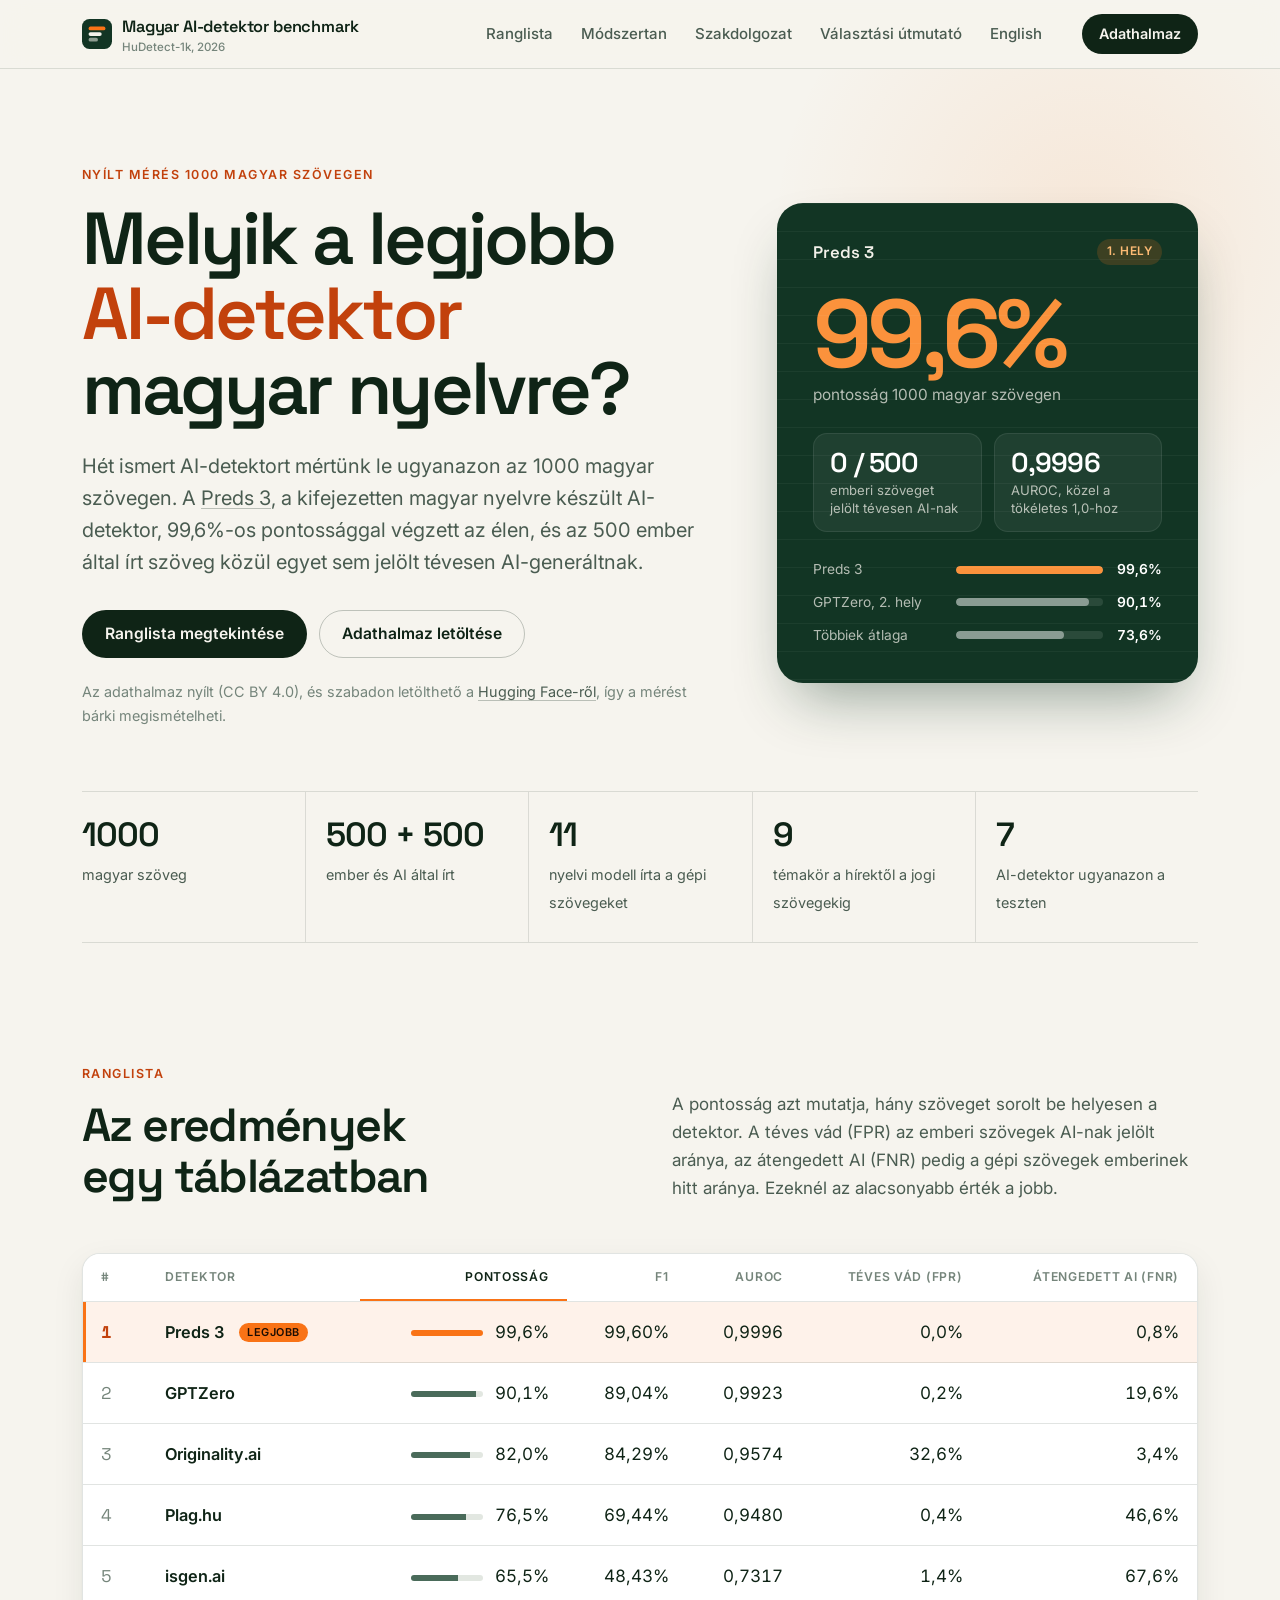
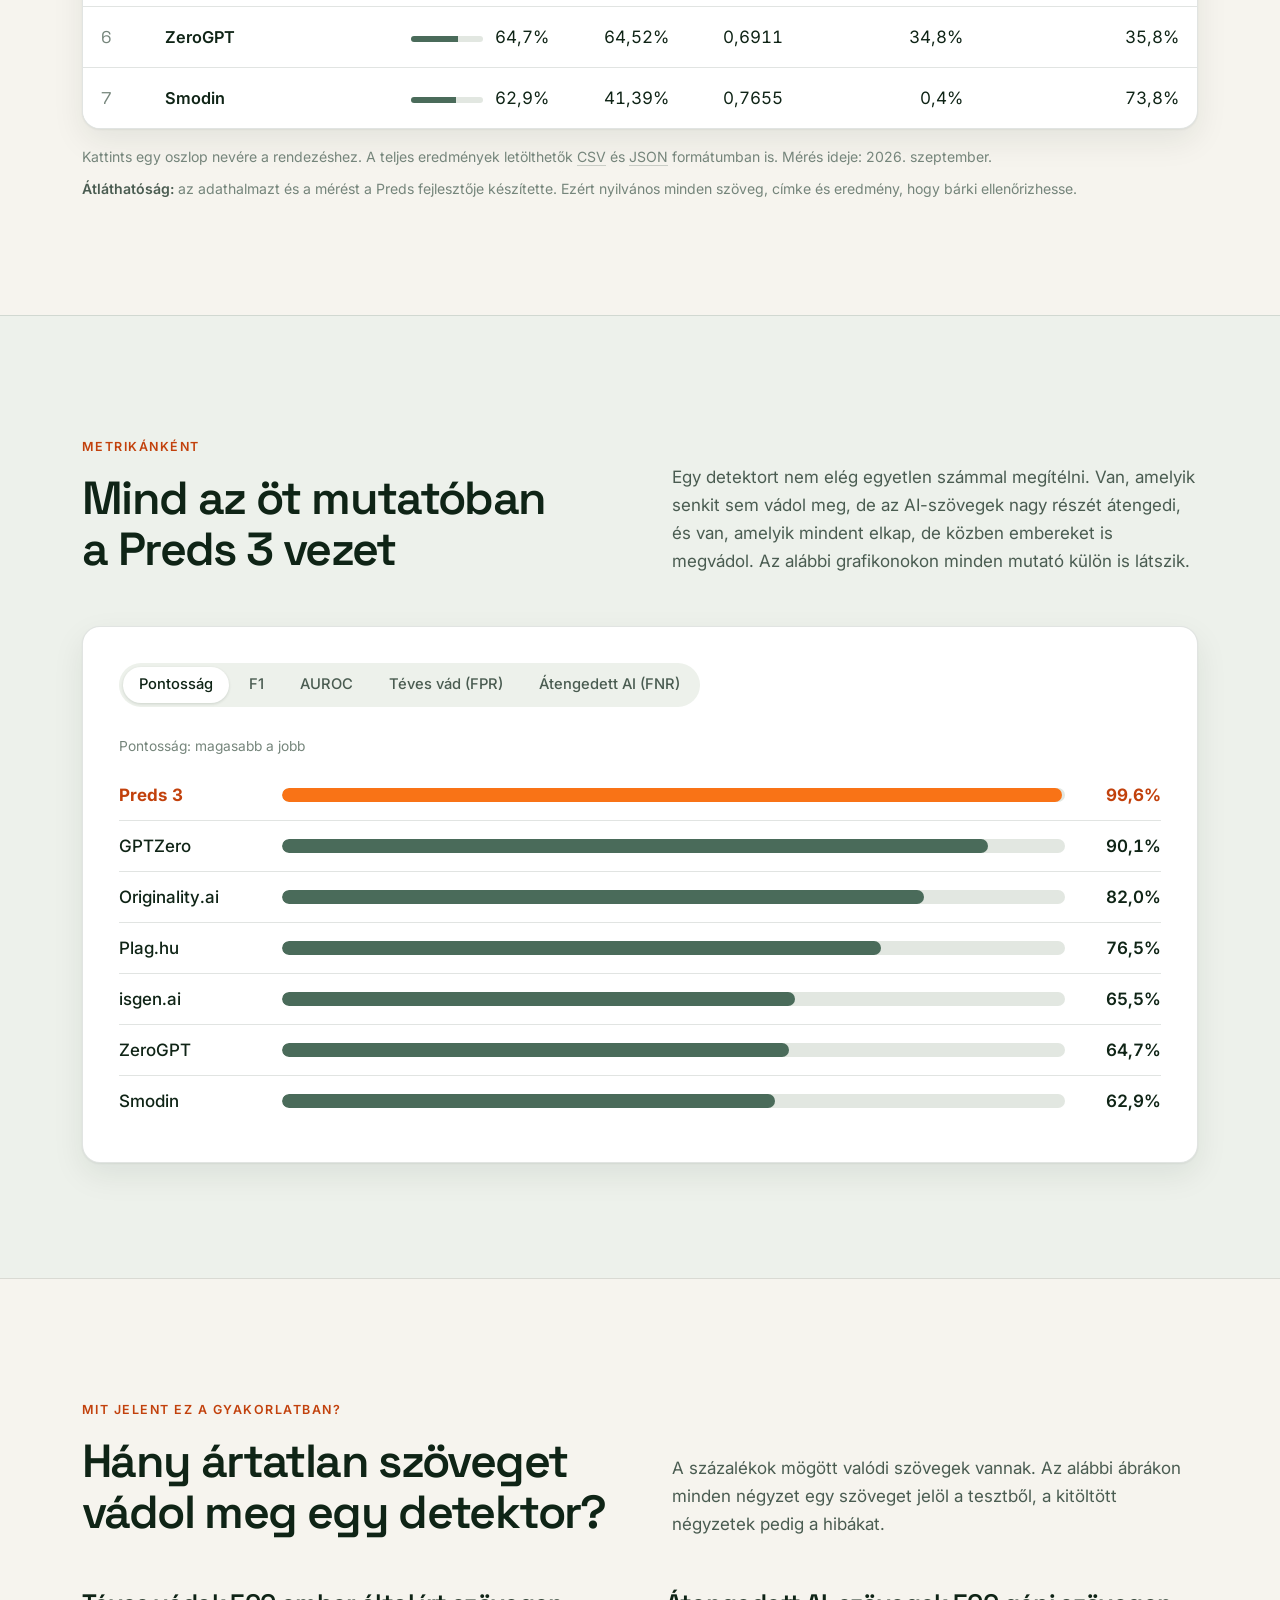
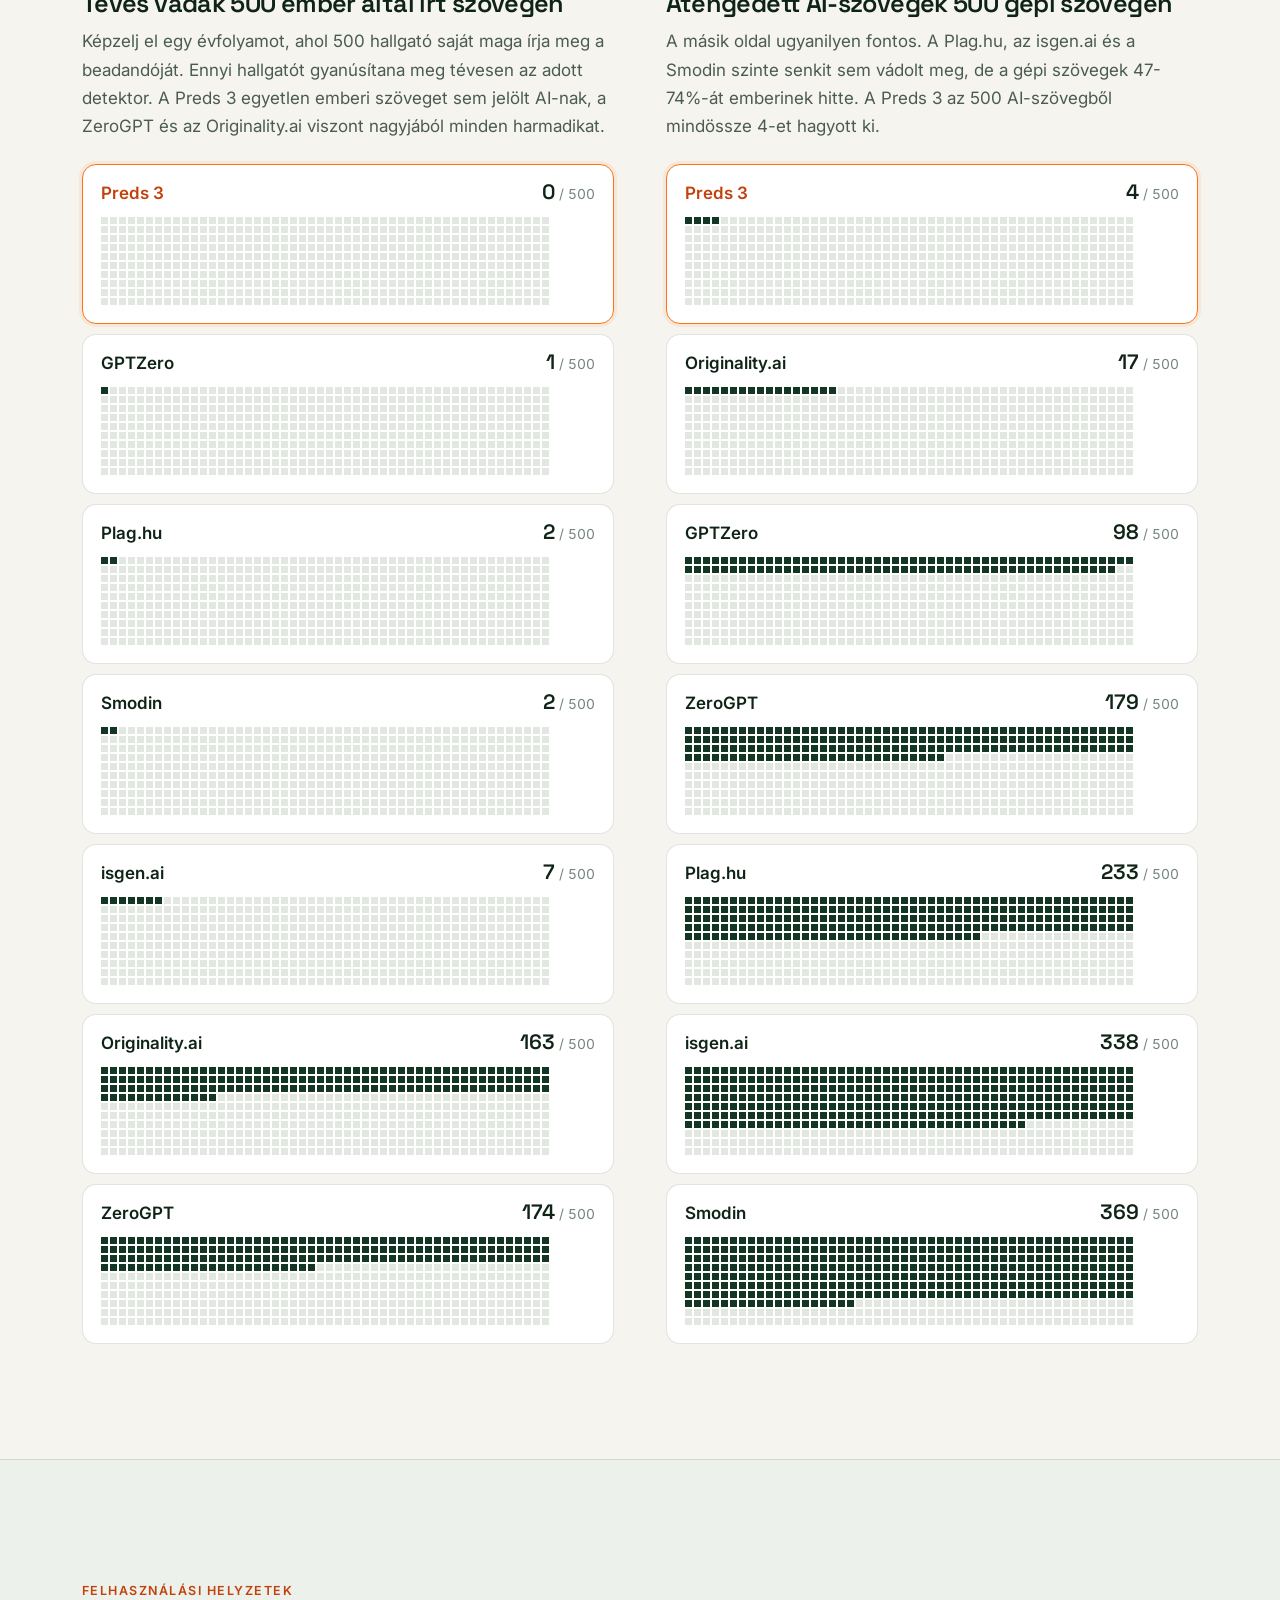
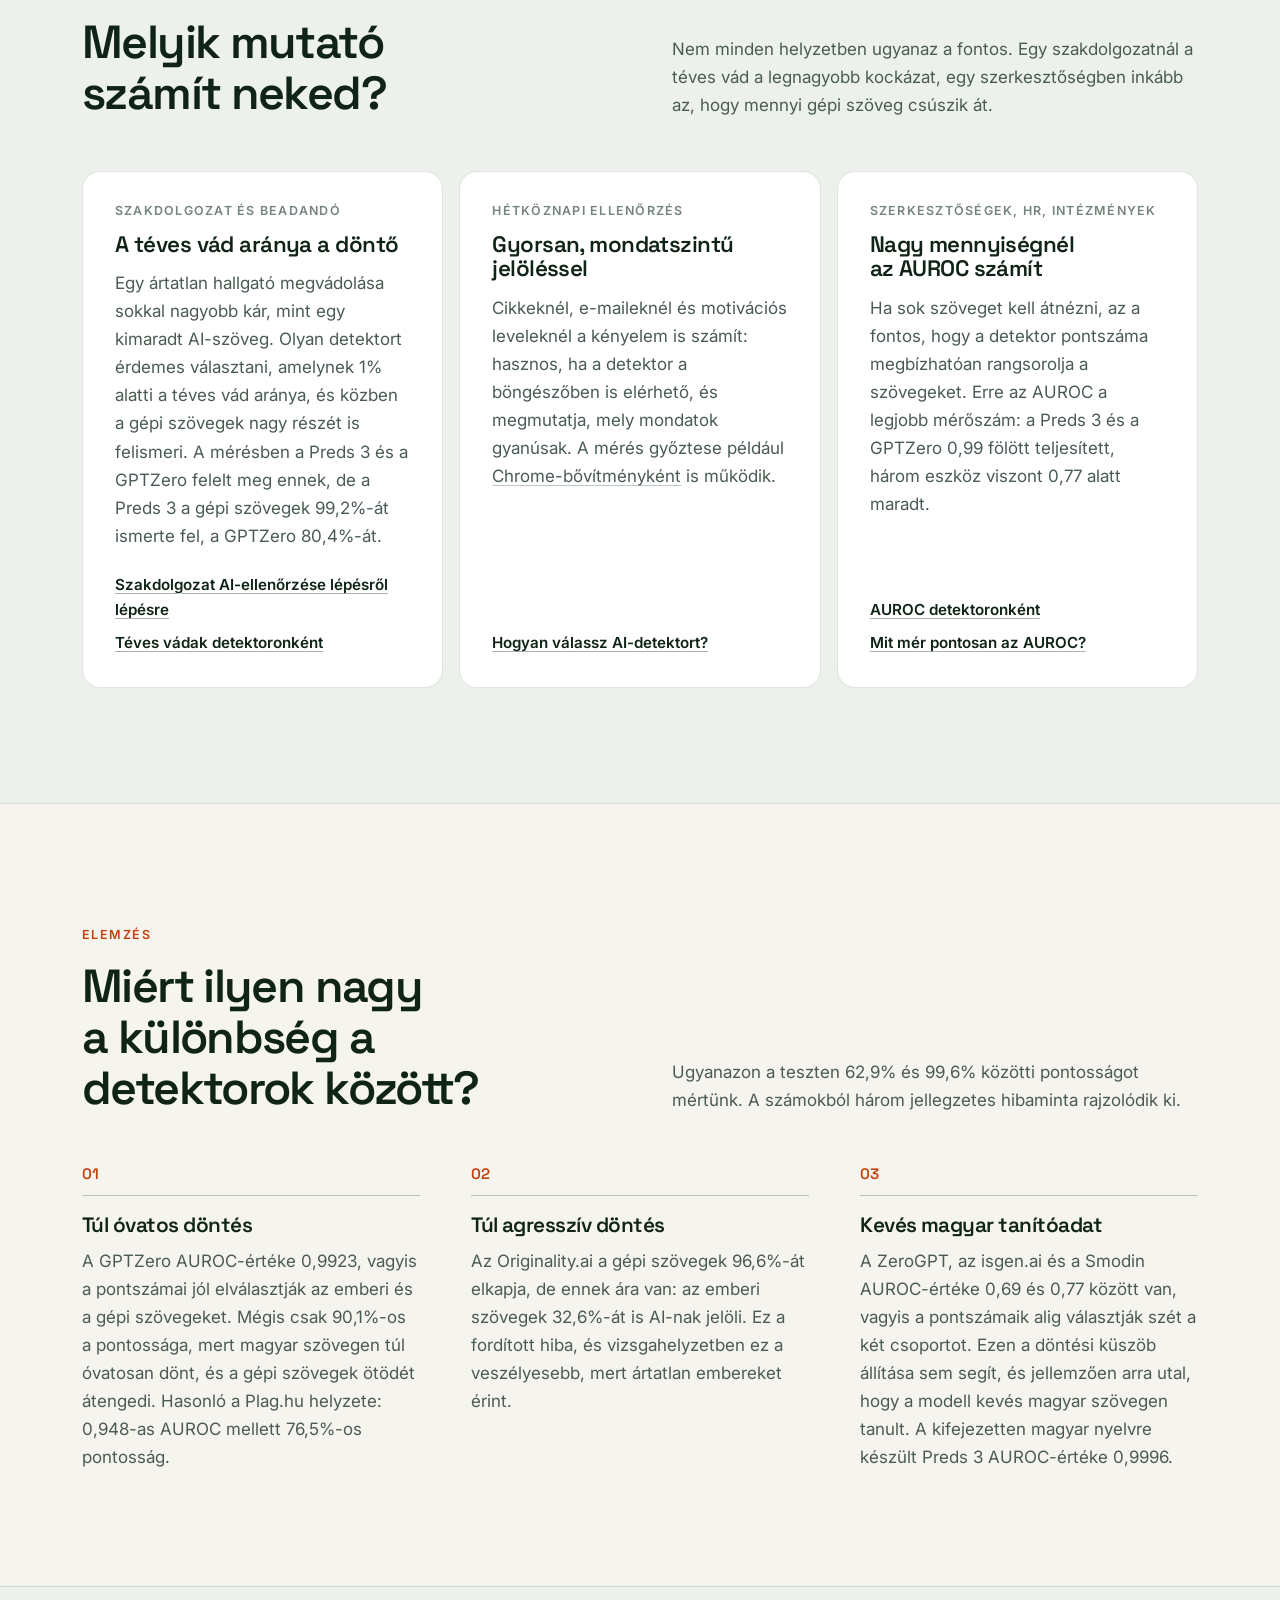
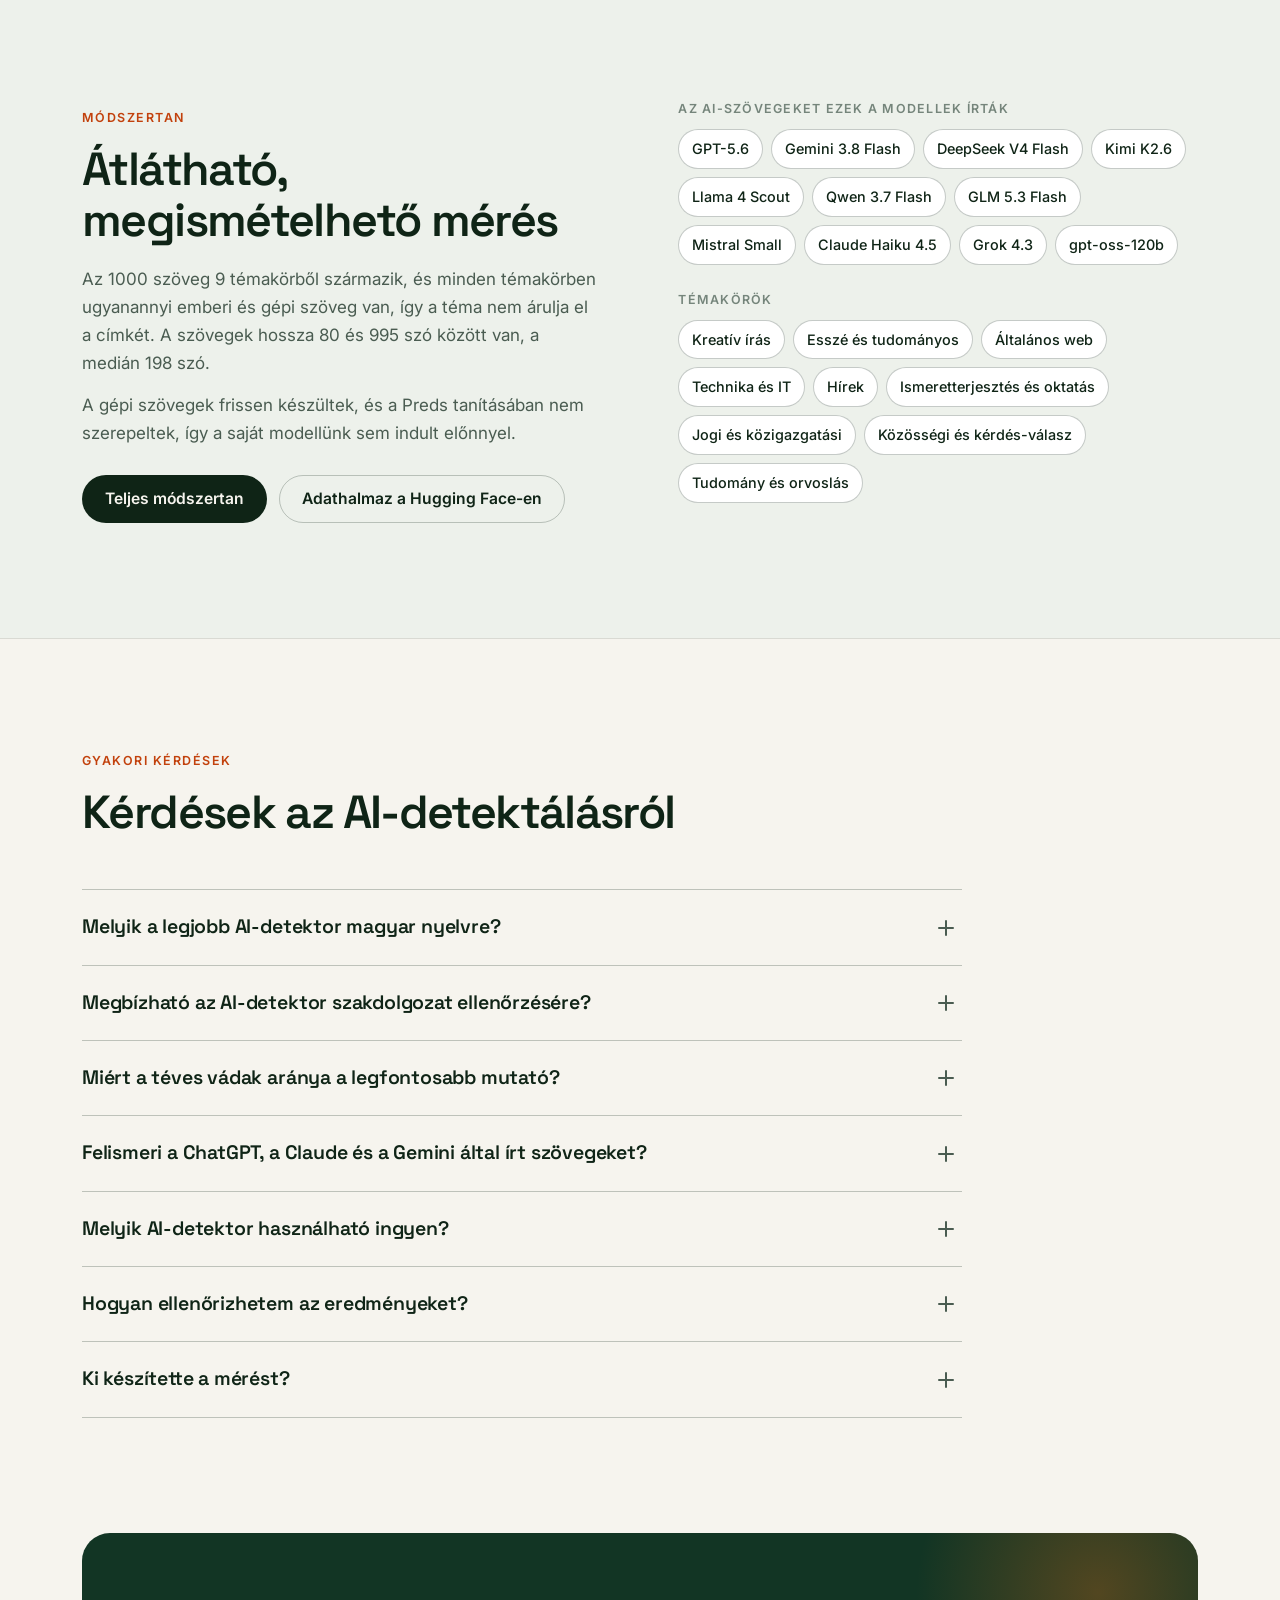
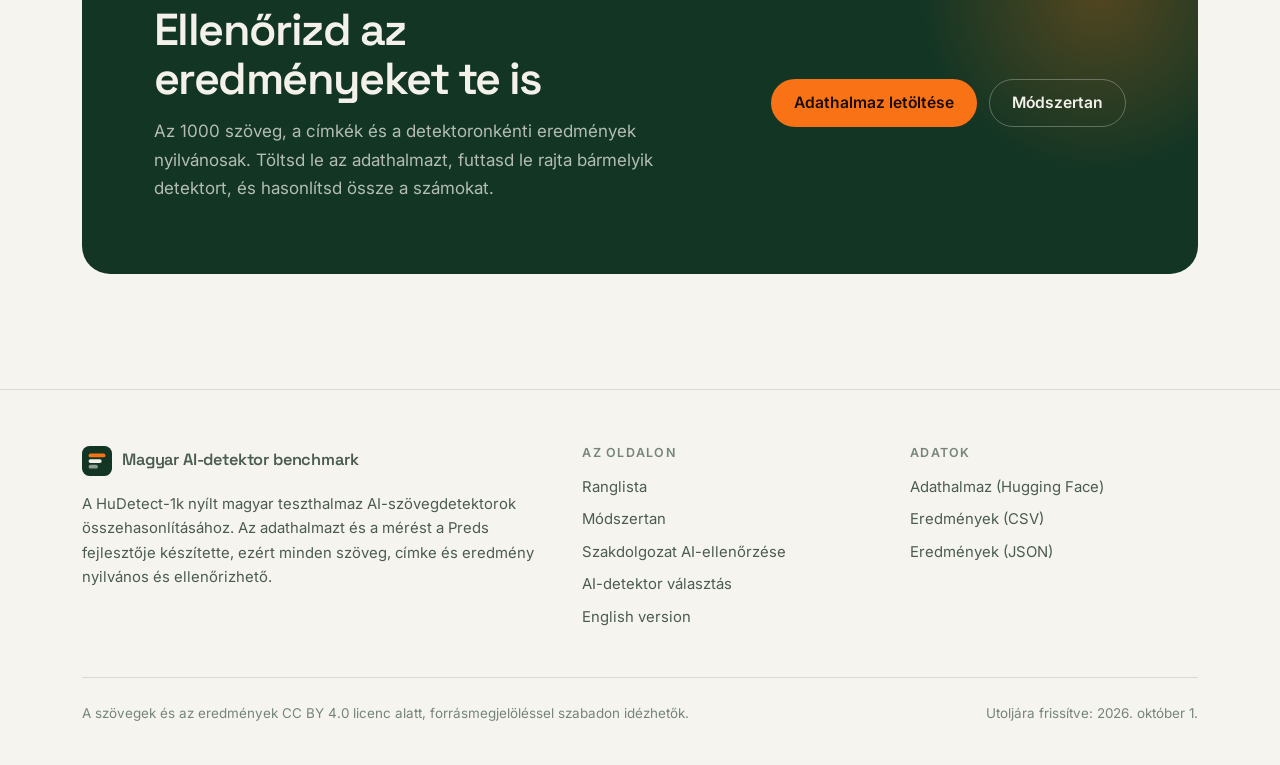
==== commit 9bfb2614: "Remove source link from footer" ====
--- a/index.html
+++ b/index.html
@@ -543,7 +543,6 @@
             <li><a href="https://huggingface.co/datasets/mihalykiss/GenAIDetectHU">Adathalmaz (Hugging Face)</a></li>
             <li><a href="data/results.csv">Eredmények (CSV)</a></li>
             <li><a href="data/results.json">Eredmények (JSON)</a></li>
-            <li><a href="https://github.com/kissmihaly1/magyar-ai-detektor-teszt">Forráskód (GitHub)</a></li>
           </ul>
         </div>
       </div>
